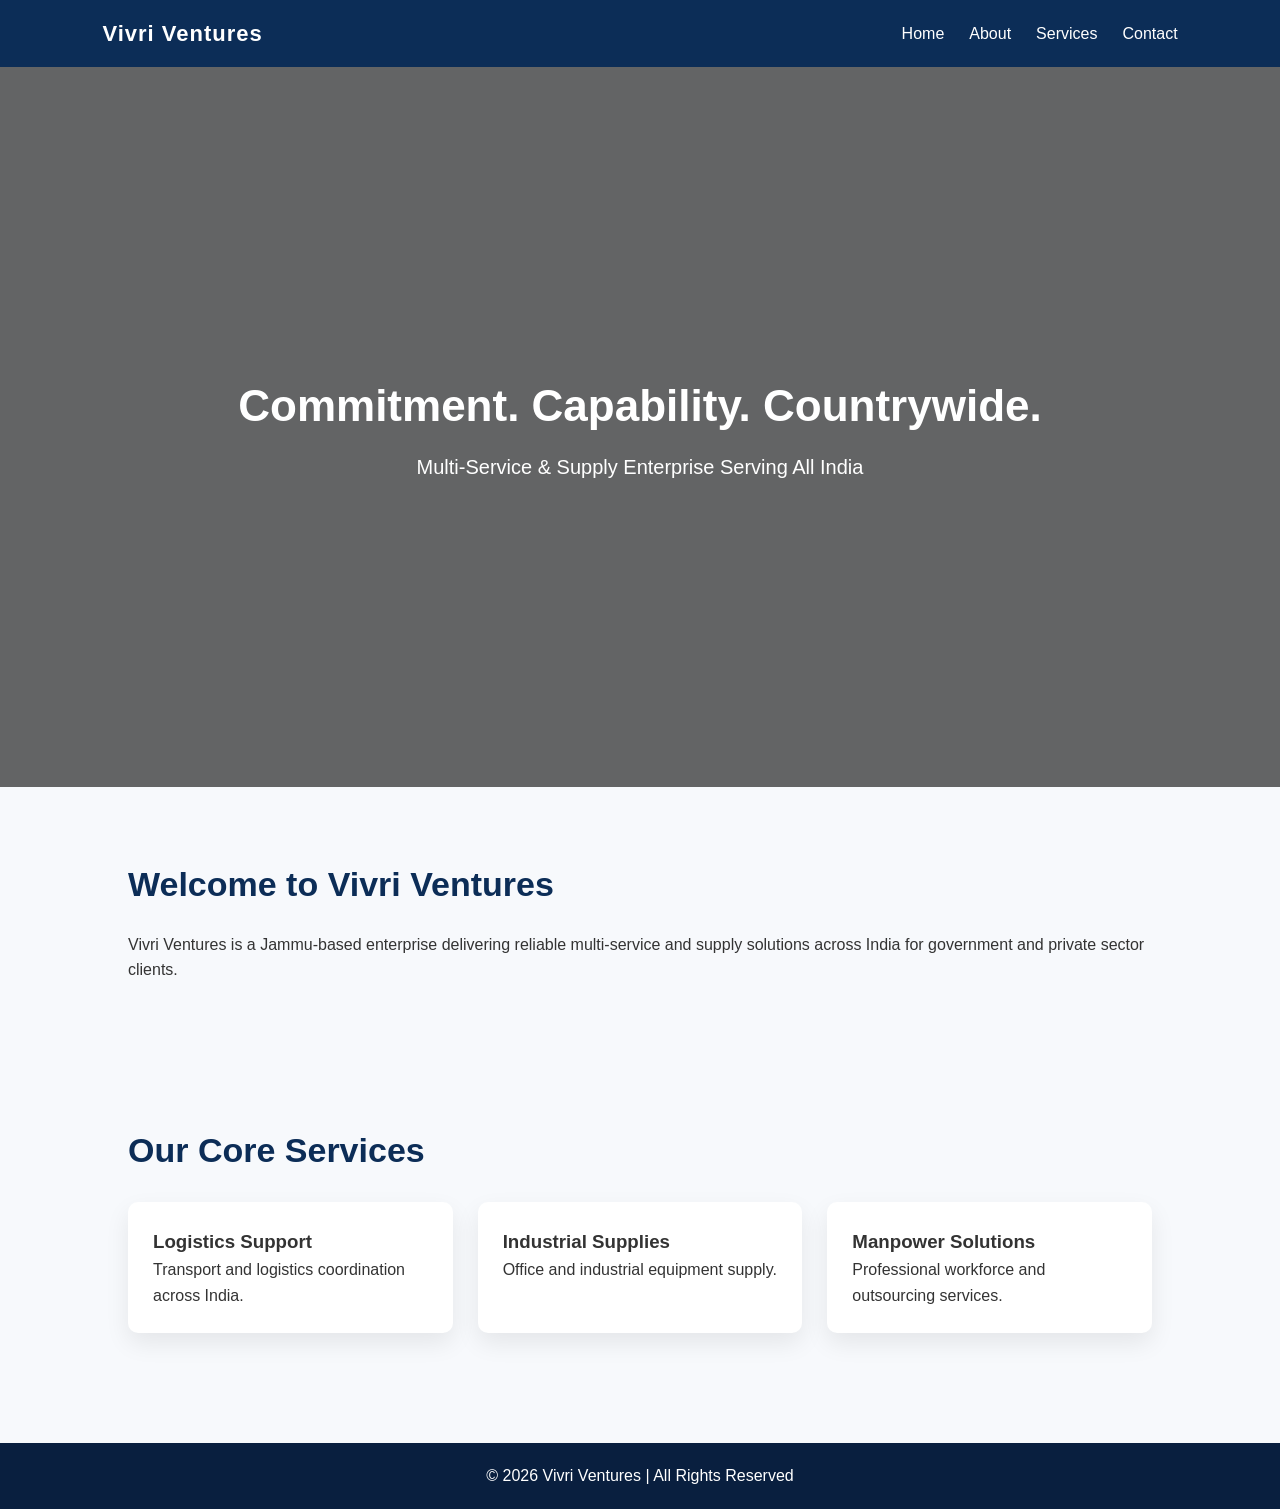
==== index.html @ 0fe16772 "website code" ====
<!DOCTYPE html>
<html>
<head>
<meta charset="UTF-8">
<meta name="viewport" content="width=device-width, initial-scale=1.0">
<title>Vivri Ventures</title>
<link rel="stylesheet" href="style.css">
</head>
<body>


<nav>
<h1>Vivri Ventures</h1>
<ul>
<li><a href="index.html">Home</a></li>
<li><a href="about.html">About</a></li>
<li><a href="services.html">Services</a></li>
<li><a href="contact.html">Contact</a></li>
</ul>
</nav>


<section class="hero">
<div>
<h2>Commitment. Capability. Countrywide.</h2>
<p>Multi‑Service & Supply Enterprise Serving All India</p>
</div>
</section>

<div class="container fade">
<h2 class="section-title">Welcome to Vivri Ventures</h2>
<p>Vivri Ventures is a Jammu‑based enterprise delivering reliable multi‑service and supply solutions across India for government and private sector clients.</p>
</div>

<div class="container">
<h2 class="section-title">Our Core Services</h2>
<div class="grid">
<div class="card fade"><h3>Logistics Support</h3><p>Transport and logistics coordination across India.</p></div>
<div class="card fade"><h3>Industrial Supplies</h3><p>Office and industrial equipment supply.</p></div>
<div class="card fade"><h3>Manpower Solutions</h3><p>Professional workforce and outsourcing services.</p></div>
</div>
</div>

<footer>© 2026 Vivri Ventures | All Rights Reserved</footer>

<script src="script.js"></script>
</body>
</html>
---- style.css ----
*{margin:0;padding:0;box-sizing:border-box;font-family:Arial,Helvetica,sans-serif}
body{line-height:1.6;color:#333;background:#f7f9fc}
nav{background:#0c2d57;color:white;display:flex;justify-content:space-between;align-items:center;padding:16px 8%;position:sticky;top:0;z-index:10}
nav h1{font-size:22px;letter-spacing:1px}
nav ul{display:flex;list-style:none;gap:25px}
nav a{color:white;text-decoration:none;font-weight:500}
.hero{height:80vh;display:flex;align-items:center;justify-content:center;text-align:center;background:linear-gradient(rgba(0,0,0,0.6),rgba(0,0,0,0.6)),url('https://images.unsplash.com/photo-1581093588401-22c8c2c55b1a');background-size:cover;background-position:center;color:white;padding:20px}
.hero h2{font-size:44px;margin-bottom:10px;animation:fadeUp 1.2s ease}
.hero p{font-size:20px;margin-top:10px;animation:fadeUp 1.6s ease}
.container{padding:70px 10%}
.section-title{font-size:34px;color:#0c2d57;margin-bottom:20px}
.grid{display:grid;grid-template-columns:repeat(auto-fit,minmax(250px,1fr));gap:25px;margin-top:25px}
.card{background:white;padding:25px;border-radius:10px;box-shadow:0 10px 25px rgba(0,0,0,0.08);transition:0.3s}
.card:hover{transform:translateY(-8px)}
footer{text-align:center;padding:20px;background:#091f3f;color:white;margin-top:40px}
.fade{opacity:0;transform:translateY(30px);transition:1s}
.fade.show{opacity:1;transform:translateY(0)}
@keyframes fadeUp{
from{opacity:0;transform:translateY(40px)}
to{opacity:1;transform:translateY(0)}
}
@media(max-width:768px){
.hero h2{font-size:30px}
nav ul{gap:15px}
}
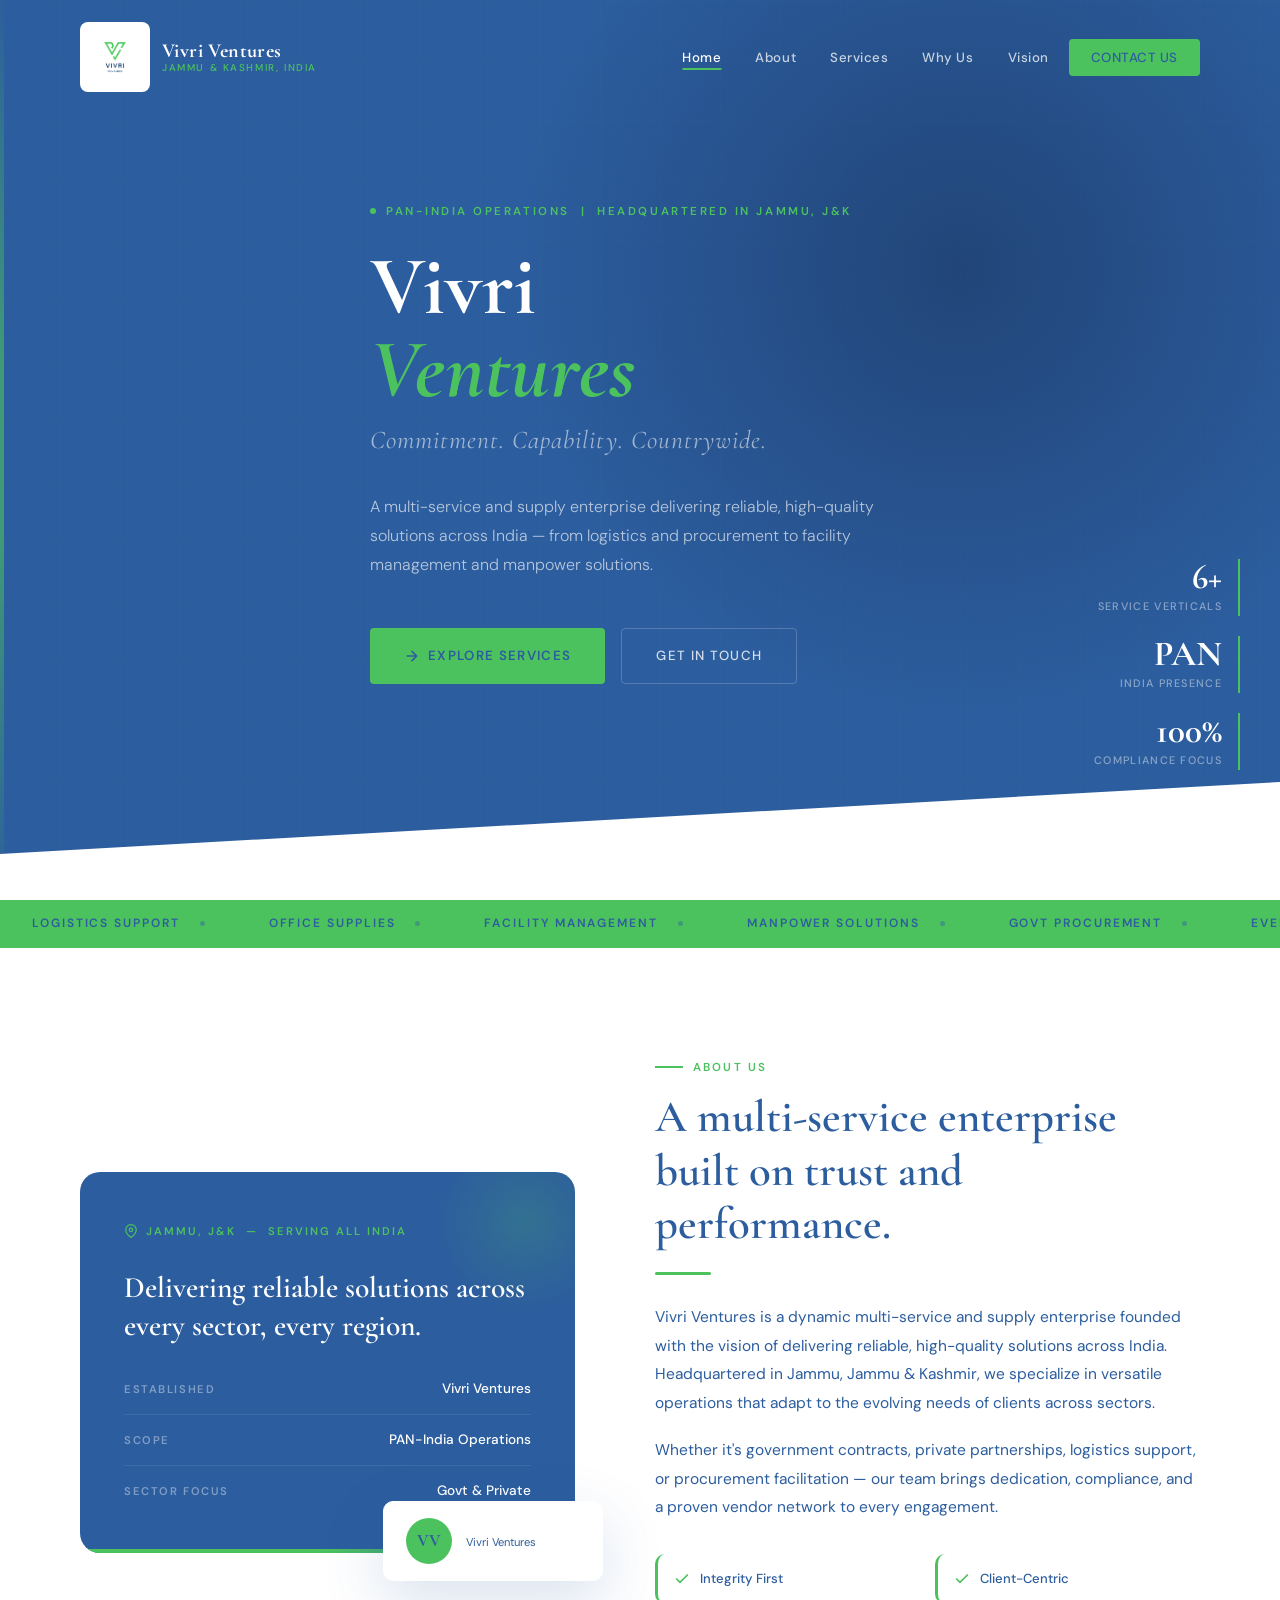
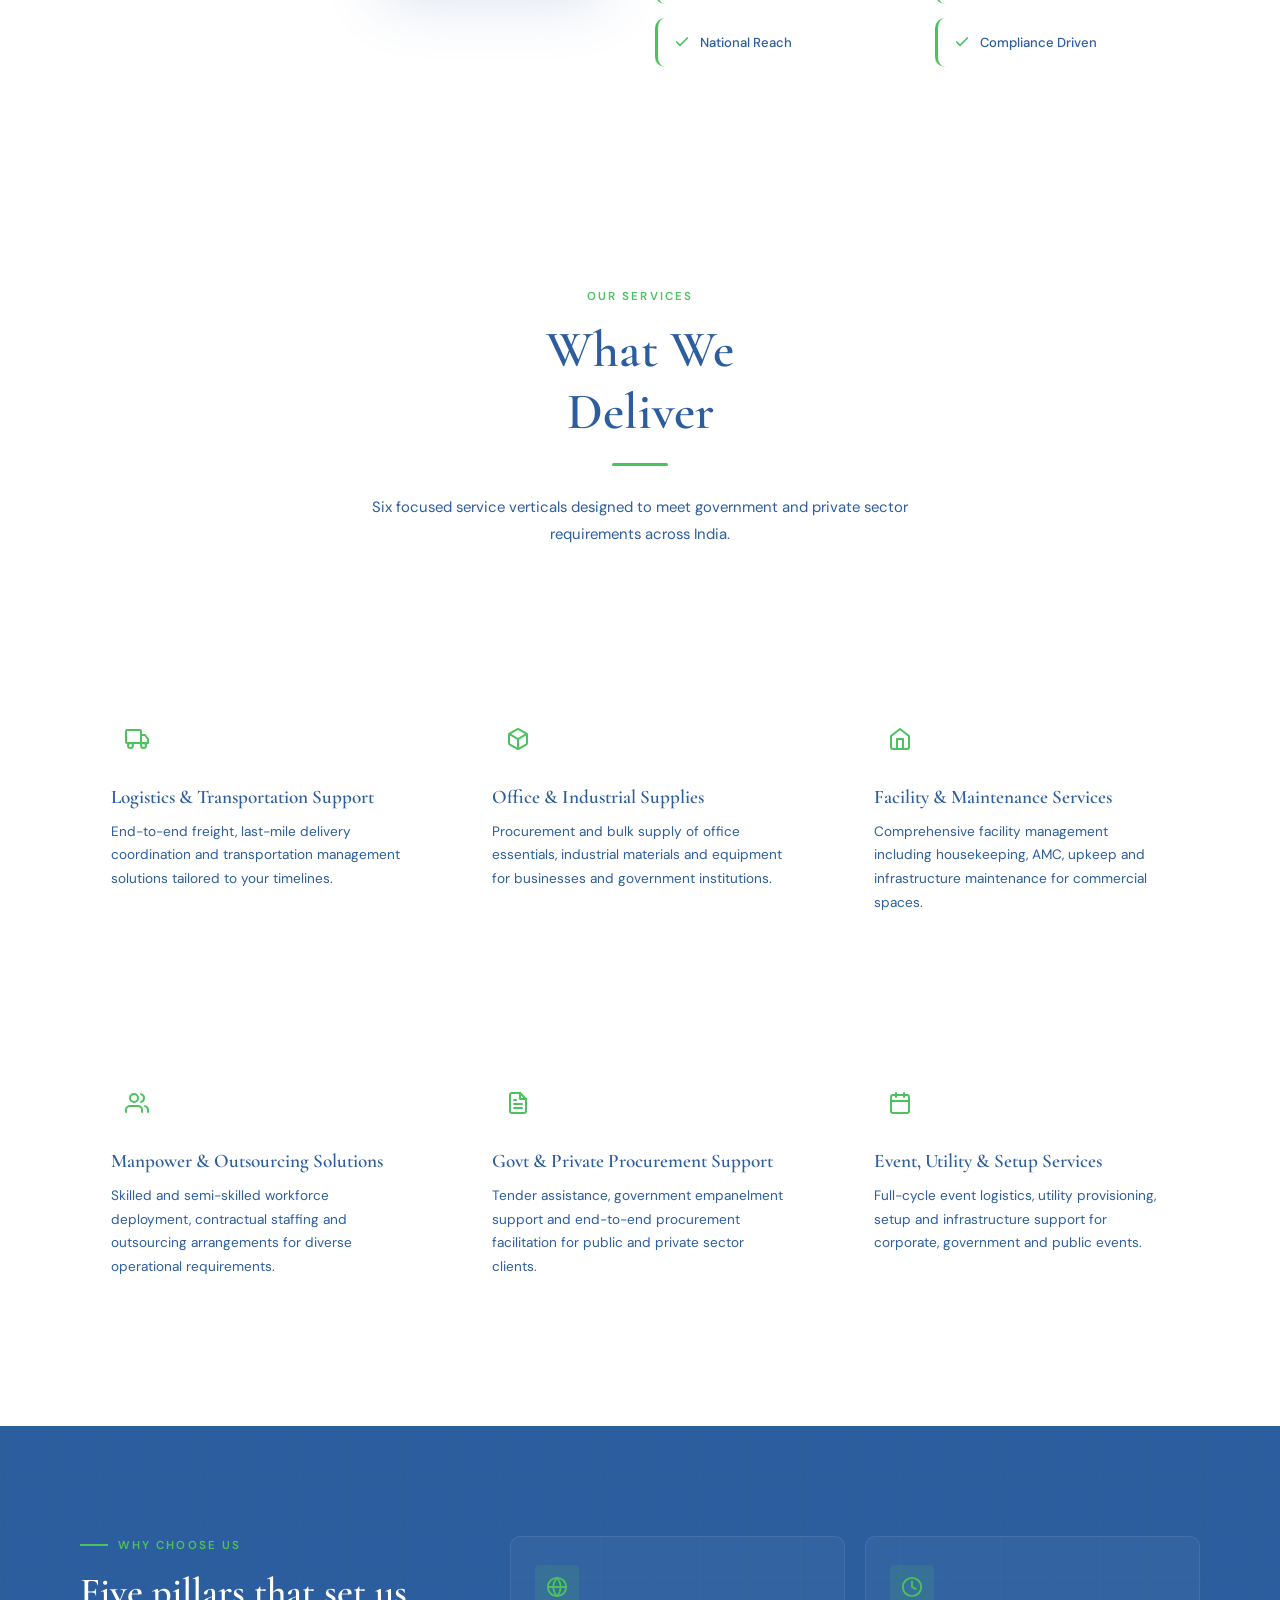
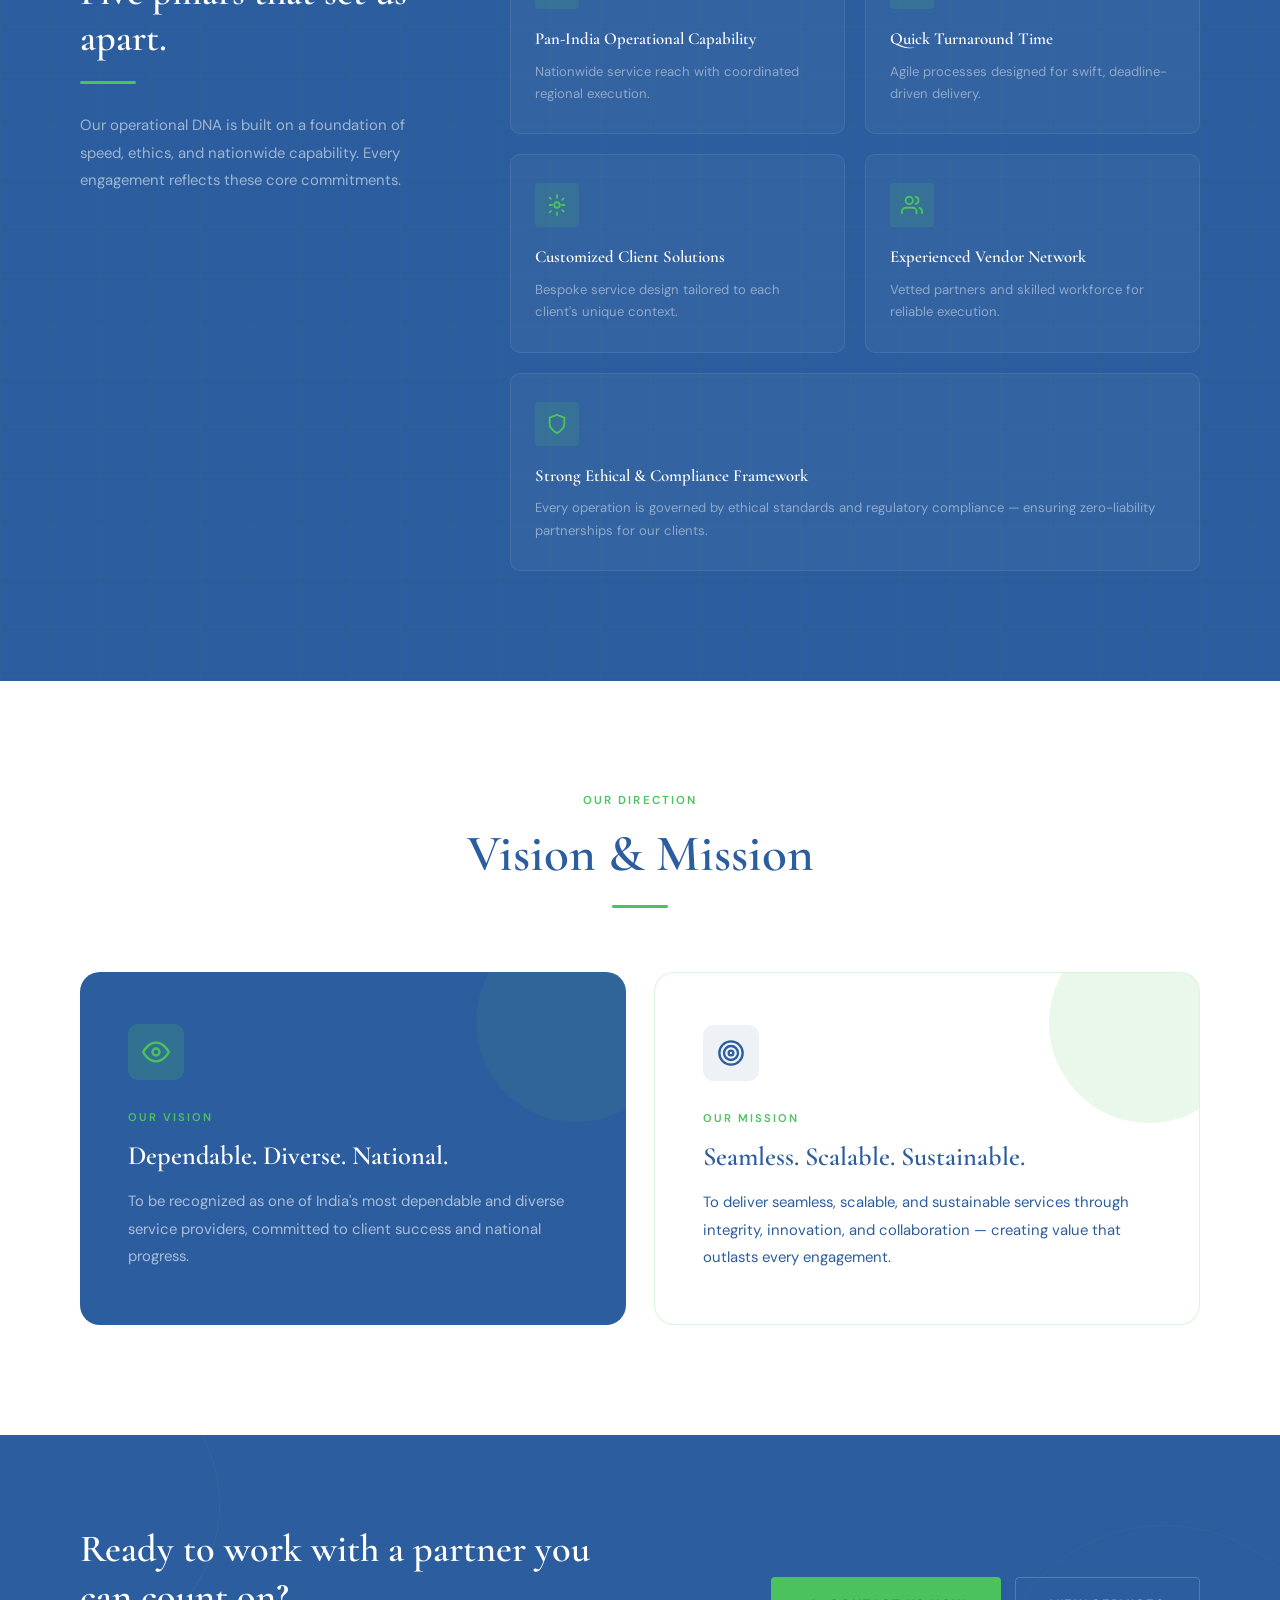
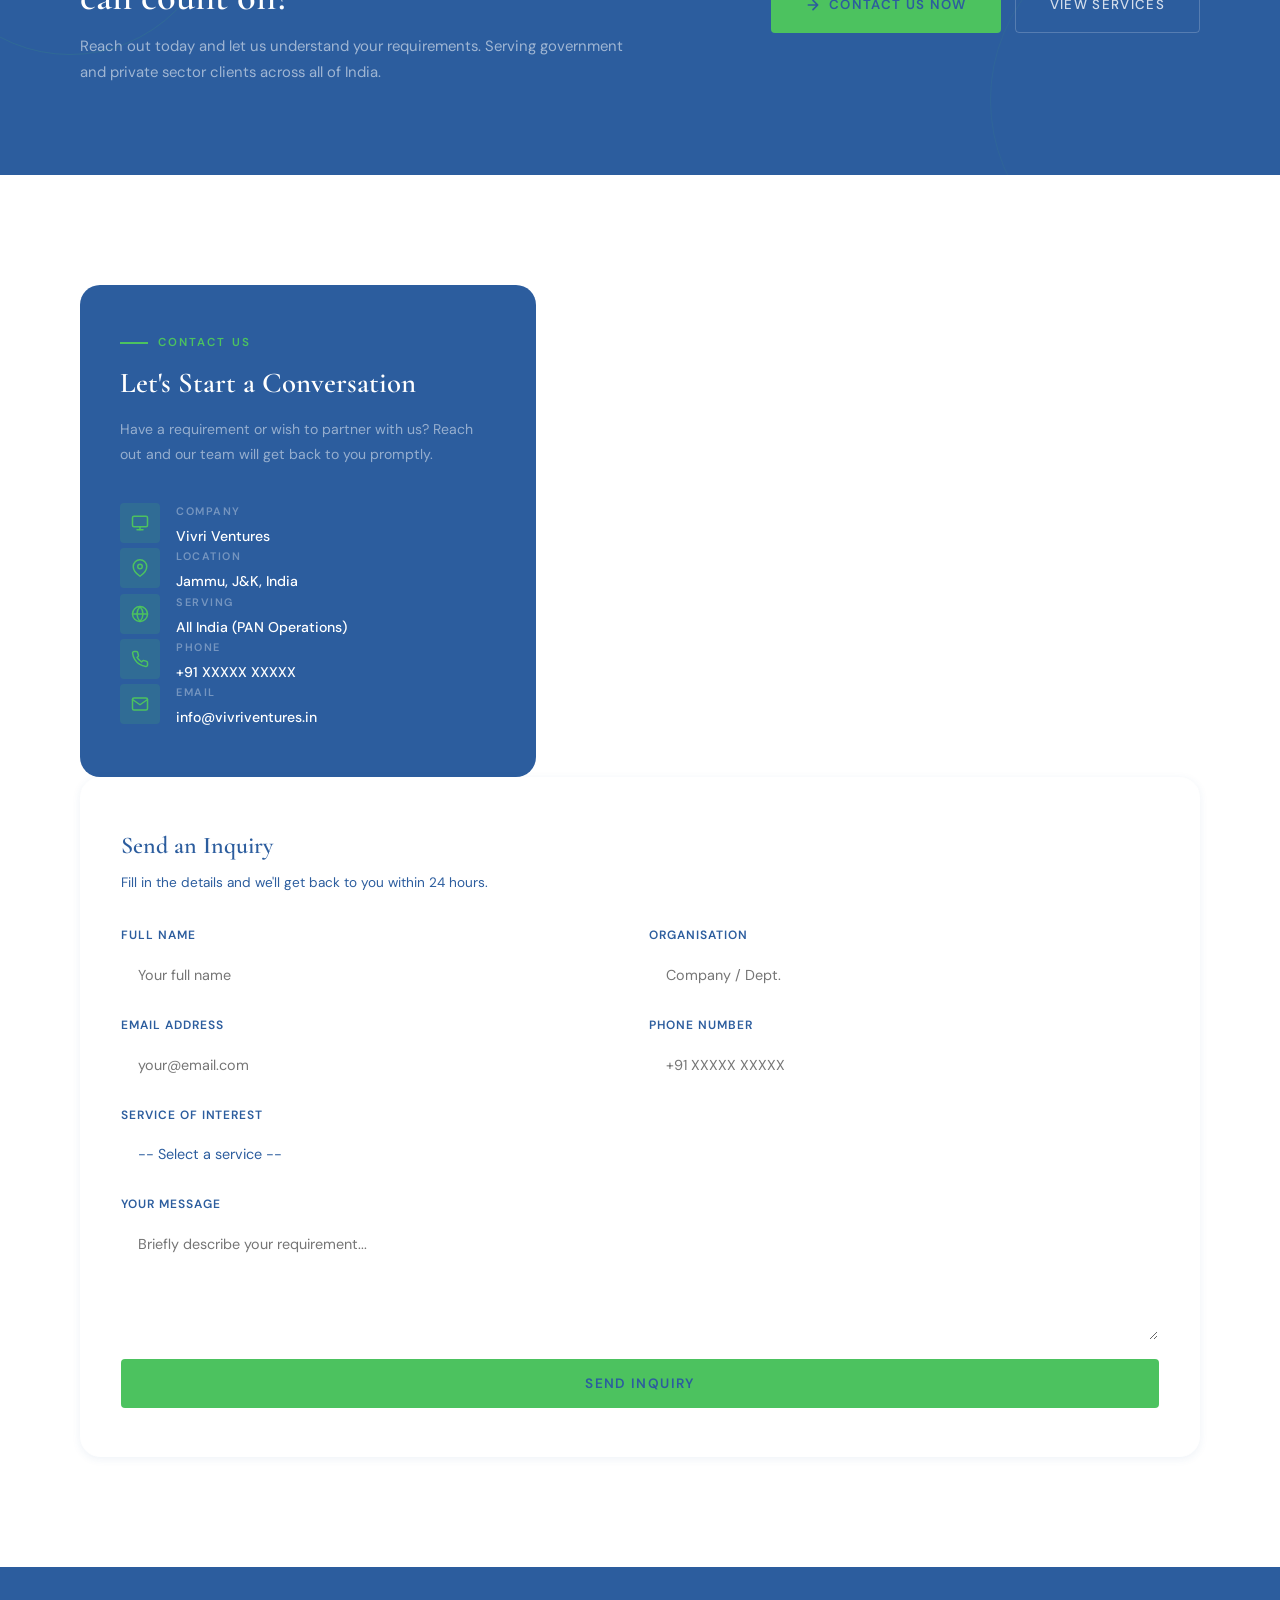
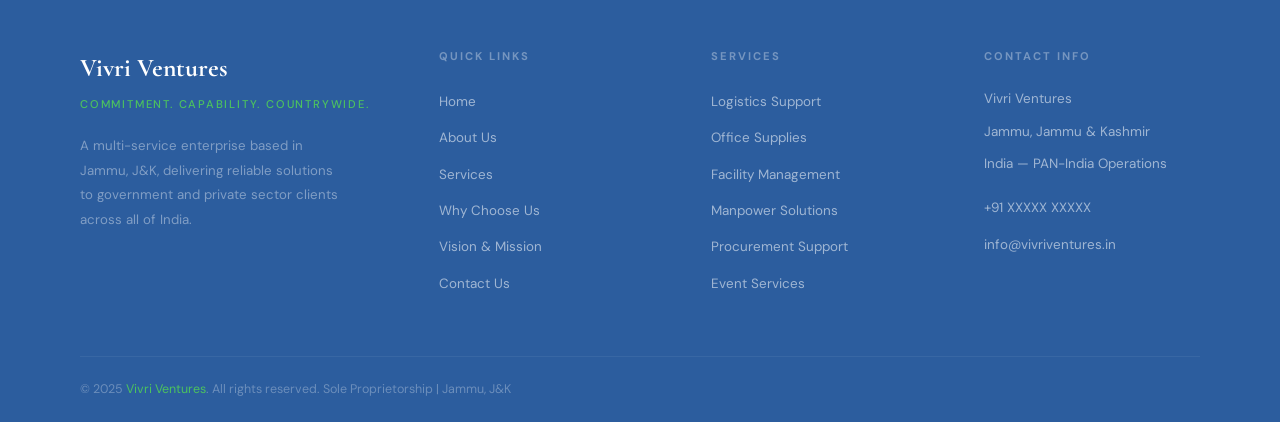
==== commit a756d5b2: "Rename vivri_updated_logo_site.html to index.html" ====
--- a/index.html
+++ b/index.html
@@ -1,49 +1,2177 @@
-
 <!DOCTYPE html>
-<html>
+<html lang="en">
 <head>
-<meta charset="UTF-8">
-<meta name="viewport" content="width=device-width, initial-scale=1.0">
-<title>Vivri Ventures</title>
-<link rel="stylesheet" href="style.css">
+  <meta charset="UTF-8" />
+  <meta name="viewport" content="width=device-width, initial-scale=1.0" />
+  <title>Vivri Ventures | Commitment. Capability. Countrywide.</title>
+  <link rel="preconnect" href="https://fonts.googleapis.com" />
+  <link rel="preconnect" href="https://fonts.gstatic.com" crossorigin />
+  <link href="https://fonts.googleapis.com/css2?family=Cormorant+Garamond:ital,wght@0,400;0,500;0,600;0,700;1,400;1,600&family=DM+Sans:ital,opsz,wght@0,9..40,300;0,9..40,400;0,9..40,500;0,9..40,600;1,9..40,300&display=swap" rel="stylesheet" />
+  <style>
+    /* ============================================================
+       ROOT DESIGN TOKENS
+    ============================================================ */
+    :root {
+      --navy:        #2C5D9E;
+      --navy-mid:    #2C5D9E;
+      --navy-light:  #2C5D9E;
+      --gold:        #4CC25F;
+      --gold-light:  #4CC25F;
+      --gold-pale:   #FFFFFF;
+      --white:       #FFFFFF;
+      --off-white:   #FFFFFF;
+      --grey-light:  #FFFFFF;
+      --grey-mid:    #FFFFFF;
+      --grey-dark:   #2C5D9E;
+      --text-body:   #2C5D9E;
+      --text-muted:  #2C5D9E;
+      --border:      rgba(76,194,95,0.25);
+
+      --font-display: 'Cormorant Garamond', Georgia, serif;
+      --font-body:    'DM Sans', sans-serif;
+
+      --shadow-sm: 0 2px 8px rgba(44,93,158,0.08);
+      --shadow-md: 0 8px 32px rgba(44,93,158,0.12);
+      --shadow-lg: 0 20px 60px rgba(44,93,158,0.18);
+
+      --radius-sm: 4px;
+      --radius-md: 10px;
+      --radius-lg: 20px;
+
+      --transition: 0.35s cubic-bezier(0.4,0,0.2,1);
+    }
+
+    /* ============================================================
+       RESET & BASE
+    ============================================================ */
+    *, *::before, *::after { box-sizing: border-box; margin: 0; padding: 0; }
+    html { scroll-behavior: smooth; font-size: 16px; }
+    body {
+      font-family: var(--font-body);
+      color: var(--text-body);
+      background: var(--white);
+      line-height: 1.65;
+      overflow-x: hidden;
+    }
+    img { display: block; max-width: 100%; }
+    a { text-decoration: none; color: inherit; }
+    ul { list-style: none; }
+    button { cursor: pointer; border: none; background: none; font-family: inherit; }
+
+    /* ============================================================
+       UTILITY CLASSES
+    ============================================================ */
+    .container {
+      max-width: 1200px;
+      margin: 0 auto;
+      padding: 0 40px;
+    }
+    .section-label {
+      font-family: var(--font-body);
+      font-size: 0.72rem;
+      font-weight: 600;
+      letter-spacing: 0.18em;
+      text-transform: uppercase;
+      color: var(--gold);
+      margin-bottom: 14px;
+      display: flex;
+      align-items: center;
+      gap: 10px;
+    }
+    .section-label::before {
+      content: '';
+      display: block;
+      width: 28px;
+      height: 2px;
+      background: var(--gold);
+      flex-shrink: 0;
+    }
+    .section-title {
+      font-family: var(--font-display);
+      font-weight: 600;
+      line-height: 1.2;
+      color: var(--navy);
+    }
+    .section-title.light { color: var(--white); }
+    .section-title.lg { font-size: clamp(2rem, 3.5vw, 3rem); }
+    .section-title.xl { font-size: clamp(2.4rem, 4vw, 3.6rem); }
+    .divider {
+      width: 56px;
+      height: 3px;
+      background: linear-gradient(90deg, var(--gold), var(--gold-light));
+      margin: 20px 0 28px;
+      border-radius: 2px;
+    }
+    .divider.center { margin: 20px auto 28px; }
+    .reveal {
+      opacity: 0;
+      transform: translateY(32px);
+      transition: opacity 0.7s ease, transform 0.7s ease;
+    }
+    .reveal.visible {
+      opacity: 1;
+      transform: translateY(0);
+    }
+    .reveal-left {
+      opacity: 0;
+      transform: translateX(-40px);
+      transition: opacity 0.7s ease, transform 0.7s ease;
+    }
+    .reveal-left.visible { opacity: 1; transform: translateX(0); }
+    .reveal-right {
+      opacity: 0;
+      transform: translateX(40px);
+      transition: opacity 0.7s ease, transform 0.7s ease;
+    }
+    .reveal-right.visible { opacity: 1; transform: translateX(0); }
+
+    /* ============================================================
+       NAVIGATION
+    ============================================================ */
+    #navbar {
+      position: fixed;
+      top: 0;
+      left: 0;
+      right: 0;
+      z-index: 1000;
+      transition: background var(--transition), box-shadow var(--transition),
+                  padding var(--transition);
+      padding: 22px 0;
+    }
+    #navbar.scrolled {
+      background: rgba(44,93,158,0.97);
+      backdrop-filter: blur(12px);
+      -webkit-backdrop-filter: blur(12px);
+      box-shadow: 0 2px 24px rgba(44,93,158,0.3);
+      padding: 14px 0;
+    }
+    .nav-inner {
+      display: flex;
+      align-items: center;
+      justify-content: space-between;
+      gap: 24px;
+    }
+    /* Logo */
+    .nav-logo {
+      display: flex;
+      align-items: center;
+      gap: 12px;
+      flex-shrink: 0;
+    }
+    .nav-logo-mark {
+      width: 40px;
+      height: 40px;
+      background: linear-gradient(135deg, var(--gold) 0%, var(--gold-light) 100%);
+      border-radius: var(--radius-sm);
+      display: flex;
+      align-items: center;
+      justify-content: center;
+      flex-shrink: 0;
+    }
+    .nav-logo-mark svg { width: 22px; height: 22px; }
+    .nav-logo-text { display: flex; flex-direction: column; line-height: 1; }
+    .nav-logo-name {
+      font-family: var(--font-display);
+      font-size: 1.25rem;
+      font-weight: 700;
+      color: var(--white);
+      letter-spacing: 0.02em;
+    }
+    .nav-logo-sub {
+      font-size: 0.62rem;
+      font-weight: 500;
+      letter-spacing: 0.16em;
+      text-transform: uppercase;
+      color: var(--gold-light);
+      margin-top: 2px;
+    }
+    /* Links */
+    .nav-links {
+      display: flex;
+      align-items: center;
+      gap: 6px;
+    }
+    .nav-links a {
+      font-size: 0.83rem;
+      font-weight: 500;
+      letter-spacing: 0.04em;
+      color: rgba(255,255,255,0.75);
+      padding: 8px 14px;
+      border-radius: var(--radius-sm);
+      transition: color var(--transition), background var(--transition);
+      position: relative;
+    }
+    .nav-links a::after {
+      content: '';
+      position: absolute;
+      bottom: 4px;
+      left: 50%;
+      transform: translateX(-50%) scaleX(0);
+      width: calc(100% - 28px);
+      height: 2px;
+      background: var(--gold);
+      transition: transform 0.3s ease;
+    }
+    .nav-links a:hover,
+    .nav-links a.active {
+      color: var(--white);
+    }
+    .nav-links a:hover::after,
+    .nav-links a.active::after { transform: translateX(-50%) scaleX(1); }
+    .nav-cta {
+      font-size: 0.8rem;
+      font-weight: 600;
+      letter-spacing: 0.08em;
+      text-transform: uppercase;
+      color: var(--navy) !important;
+      background: linear-gradient(135deg, var(--gold) 0%, var(--gold-light) 100%);
+      padding: 10px 22px !important;
+      border-radius: var(--radius-sm);
+      transition: opacity var(--transition), transform var(--transition) !important;
+    }
+    .nav-cta::after { display: none !important; }
+    .nav-cta:hover { opacity: 0.9; transform: translateY(-1px) !important; }
+    /* Hamburger */
+    .hamburger {
+      display: none;
+      flex-direction: column;
+      gap: 5px;
+      padding: 8px;
+      cursor: pointer;
+    }
+    .hamburger span {
+      display: block;
+      width: 24px;
+      height: 2px;
+      background: var(--white);
+      border-radius: 2px;
+      transition: var(--transition);
+    }
+    .hamburger.open span:nth-child(1) { transform: rotate(45deg) translate(5px,5px); }
+    .hamburger.open span:nth-child(2) { opacity: 0; transform: scaleX(0); }
+    .hamburger.open span:nth-child(3) { transform: rotate(-45deg) translate(5px,-5px); }
+    /* Mobile Menu */
+    .mobile-menu {
+      position: fixed;
+      top: 0;
+      left: 0;
+      right: 0;
+      bottom: 0;
+      background: var(--navy);
+      z-index: 999;
+      display: flex;
+      flex-direction: column;
+      align-items: center;
+      justify-content: center;
+      gap: 8px;
+      opacity: 0;
+      pointer-events: none;
+      transition: opacity 0.35s ease;
+    }
+    .mobile-menu.open { opacity: 1; pointer-events: all; }
+    .mobile-menu a {
+      font-family: var(--font-display);
+      font-size: 2rem;
+      font-weight: 600;
+      color: rgba(255,255,255,0.7);
+      padding: 12px 32px;
+      letter-spacing: 0.02em;
+      transition: color var(--transition);
+    }
+    .mobile-menu a:hover { color: var(--gold-light); }
+
+    /* ============================================================
+       HERO SECTION
+    ============================================================ */
+    #home {
+      position: relative;
+      min-height: 100vh;
+      display: flex;
+      align-items: center;
+      background: var(--navy);
+      overflow: hidden;
+    }
+    /* Geometric background layers */
+    .hero-bg-grid {
+      position: absolute;
+      inset: 0;
+      background-image:
+        linear-gradient(rgba(76,194,95,0.05) 1px, transparent 1px),
+        linear-gradient(90deg, rgba(76,194,95,0.05) 1px, transparent 1px);
+      background-size: 60px 60px;
+      opacity: 0.6;
+    }
+    .hero-bg-glow {
+      position: absolute;
+      top: -20%;
+      right: -10%;
+      width: 70vw;
+      height: 70vw;
+      background: radial-gradient(ellipse, rgba(26,53,96,0.6) 0%, transparent 70%);
+      pointer-events: none;
+    }
+    .hero-accent-line {
+      position: absolute;
+      top: 0;
+      left: 0;
+      width: 4px;
+      height: 100%;
+      background: linear-gradient(180deg, transparent, var(--gold) 40%, var(--gold-light) 60%, transparent);
+      opacity: 0.6;
+    }
+    .hero-diagonal {
+      position: absolute;
+      bottom: -2px;
+      left: 0;
+      right: 0;
+      height: 120px;
+      background: var(--white);
+      clip-path: polygon(0 60%, 100% 0%, 100% 100%, 0% 100%);
+    }
+    .hero-content {
+      position: relative;
+      z-index: 2;
+      width: 100%;
+      padding: 120px 0 140px;
+    }
+    .hero-eyebrow {
+      display: inline-flex;
+      align-items: center;
+      gap: 10px;
+      font-size: 0.72rem;
+      font-weight: 600;
+      letter-spacing: 0.22em;
+      text-transform: uppercase;
+      color: var(--gold-light);
+      margin-bottom: 24px;
+      opacity: 0;
+      animation: fadeUp 0.8s ease 0.3s forwards;
+    }
+    .hero-eyebrow-dot {
+      width: 6px; height: 6px;
+      border-radius: 50%;
+      background: var(--gold);
+    }
+    .hero-headline {
+      font-family: var(--font-display);
+      font-size: clamp(3rem, 6.5vw, 6rem);
+      font-weight: 700;
+      line-height: 1.0;
+      color: var(--white);
+      max-width: 780px;
+      margin-bottom: 8px;
+      opacity: 0;
+      animation: fadeUp 0.9s ease 0.5s forwards;
+    }
+    .hero-headline em {
+      font-style: italic;
+      color: var(--gold-light);
+    }
+    .hero-tagline {
+      font-family: var(--font-display);
+      font-size: clamp(1.1rem, 2vw, 1.6rem);
+      font-weight: 400;
+      font-style: italic;
+      color: rgba(255,255,255,0.55);
+      letter-spacing: 0.04em;
+      margin-bottom: 32px;
+      opacity: 0;
+      animation: fadeUp 0.9s ease 0.65s forwards;
+    }
+    .hero-desc {
+      max-width: 540px;
+      font-size: 1rem;
+      font-weight: 300;
+      color: rgba(255,255,255,0.65);
+      line-height: 1.8;
+      margin-bottom: 48px;
+      opacity: 0;
+      animation: fadeUp 0.9s ease 0.8s forwards;
+    }
+    .hero-actions {
+      display: flex;
+      gap: 16px;
+      flex-wrap: wrap;
+      opacity: 0;
+      animation: fadeUp 0.9s ease 0.95s forwards;
+    }
+    .btn-primary {
+      display: inline-flex;
+      align-items: center;
+      gap: 8px;
+      font-family: var(--font-body);
+      font-size: 0.83rem;
+      font-weight: 600;
+      letter-spacing: 0.1em;
+      text-transform: uppercase;
+      color: var(--navy);
+      background: linear-gradient(135deg, var(--gold) 0%, var(--gold-light) 100%);
+      padding: 16px 34px;
+      border-radius: var(--radius-sm);
+      transition: transform var(--transition), box-shadow var(--transition);
+    }
+    .btn-primary:hover {
+      transform: translateY(-2px);
+      box-shadow: 0 12px 36px rgba(76,194,95,0.4);
+    }
+    .btn-secondary {
+      display: inline-flex;
+      align-items: center;
+      gap: 8px;
+      font-family: var(--font-body);
+      font-size: 0.83rem;
+      font-weight: 500;
+      letter-spacing: 0.1em;
+      text-transform: uppercase;
+      color: rgba(255,255,255,0.8);
+      padding: 16px 34px;
+      border-radius: var(--radius-sm);
+      border: 1px solid rgba(255,255,255,0.2);
+      transition: border-color var(--transition), color var(--transition), background var(--transition);
+    }
+    .btn-secondary:hover {
+      border-color: var(--gold);
+      color: var(--gold-light);
+      background: rgba(76,194,95,0.08);
+    }
+    /* Stats bar */
+    .hero-stats {
+      position: absolute;
+      bottom: 130px;
+      right: 40px;
+      display: flex;
+      flex-direction: column;
+      gap: 20px;
+      opacity: 0;
+      animation: fadeLeft 1s ease 1.1s forwards;
+    }
+    .hero-stat {
+      text-align: right;
+      border-right: 2px solid var(--gold);
+      padding-right: 16px;
+    }
+    .hero-stat-num {
+      font-family: var(--font-display);
+      font-size: 2.2rem;
+      font-weight: 700;
+      color: var(--white);
+      line-height: 1;
+    }
+    .hero-stat-label {
+      font-size: 0.68rem;
+      font-weight: 500;
+      letter-spacing: 0.12em;
+      text-transform: uppercase;
+      color: rgba(255,255,255,0.45);
+      margin-top: 4px;
+    }
+
+    /* ============================================================
+       TICKER / MARQUEE
+    ============================================================ */
+    .ticker-section {
+      background: linear-gradient(135deg, var(--gold) 0%, var(--gold-light) 100%);
+      padding: 14px 0;
+      overflow: hidden;
+    }
+    .ticker-track {
+      display: flex;
+      gap: 0;
+      white-space: nowrap;
+    }
+    .ticker-inner {
+      display: flex;
+      gap: 0;
+      animation: ticker 30s linear infinite;
+    }
+    .ticker-item {
+      display: inline-flex;
+      align-items: center;
+      gap: 20px;
+      padding: 0 32px;
+      font-size: 0.75rem;
+      font-weight: 600;
+      letter-spacing: 0.16em;
+      text-transform: uppercase;
+      color: var(--navy);
+    }
+    .ticker-item::after {
+      content: '';
+      width: 5px;
+      height: 5px;
+      background: var(--navy);
+      border-radius: 50%;
+      opacity: 0.4;
+    }
+    @keyframes ticker {
+      from { transform: translateX(0); }
+      to   { transform: translateX(-50%); }
+    }
+
+    /* ============================================================
+       ABOUT SECTION
+    ============================================================ */
+    #about {
+      padding: 110px 0;
+      background: var(--white);
+    }
+    .about-grid {
+      display: grid;
+      grid-template-columns: 1fr 1.1fr;
+      gap: 80px;
+      align-items: center;
+    }
+    .about-visual {
+      position: relative;
+    }
+    .about-card-main {
+      background: var(--navy);
+      border-radius: var(--radius-lg);
+      padding: 50px 44px;
+      position: relative;
+      overflow: hidden;
+    }
+    .about-card-main::before {
+      content: '';
+      position: absolute;
+      top: -40px;
+      right: -40px;
+      width: 180px;
+      height: 180px;
+      background: radial-gradient(circle, rgba(76,194,95,0.2) 0%, transparent 70%);
+      pointer-events: none;
+    }
+    .about-card-main::after {
+      content: '';
+      position: absolute;
+      bottom: 0;
+      left: 0;
+      right: 0;
+      height: 4px;
+      background: linear-gradient(90deg, var(--gold), var(--gold-light), transparent);
+    }
+    .about-card-location {
+      font-size: 0.7rem;
+      font-weight: 600;
+      letter-spacing: 0.18em;
+      text-transform: uppercase;
+      color: var(--gold-light);
+      display: flex;
+      align-items: center;
+      gap: 8px;
+      margin-bottom: 28px;
+    }
+    .about-card-location svg { width: 14px; height: 14px; }
+    .about-tagline {
+      font-family: var(--font-display);
+      font-size: 1.85rem;
+      font-weight: 600;
+      line-height: 1.3;
+      color: var(--white);
+      margin-bottom: 24px;
+    }
+    .about-card-meta {
+      display: flex;
+      flex-direction: column;
+      gap: 14px;
+      margin-top: 32px;
+    }
+    .about-meta-row {
+      display: flex;
+      justify-content: space-between;
+      align-items: center;
+      padding-bottom: 14px;
+      border-bottom: 1px solid rgba(255,255,255,0.08);
+    }
+    .about-meta-row:last-child { border-bottom: none; padding-bottom: 0; }
+    .meta-key {
+      font-size: 0.7rem;
+      font-weight: 600;
+      letter-spacing: 0.14em;
+      text-transform: uppercase;
+      color: rgba(255,255,255,0.4);
+    }
+    .meta-val {
+      font-size: 0.85rem;
+      font-weight: 500;
+      color: var(--white);
+      text-align: right;
+    }
+    /* Founder badge */
+    .founder-badge {
+      position: absolute;
+      bottom: -28px;
+      right: -28px;
+      background: var(--white);
+      border-radius: var(--radius-md);
+      padding: 16px 22px;
+      box-shadow: var(--shadow-lg);
+      border: 1px solid var(--grey-light);
+      display: flex;
+      align-items: center;
+      gap: 14px;
+      min-width: 220px;
+    }
+    .founder-avatar {
+      width: 46px;
+      height: 46px;
+      border-radius: 50%;
+      background: linear-gradient(135deg, var(--gold) 0%, var(--gold-light) 100%);
+      display: flex;
+      align-items: center;
+      justify-content: center;
+      flex-shrink: 0;
+      font-family: var(--font-display);
+      font-size: 1.1rem;
+      font-weight: 700;
+      color: var(--navy);
+    }
+    .founder-info-name {
+      font-size: 0.88rem;
+      font-weight: 600;
+      color: var(--navy);
+    }
+    .founder-info-title {
+      font-size: 0.7rem;
+      color: var(--text-muted);
+      margin-top: 2px;
+    }
+    /* About content */
+    .about-text p {
+      font-size: 0.97rem;
+      color: var(--grey-dark);
+      line-height: 1.85;
+      margin-bottom: 18px;
+    }
+    .about-values {
+      display: grid;
+      grid-template-columns: 1fr 1fr;
+      gap: 14px;
+      margin-top: 32px;
+    }
+    .value-pill {
+      display: flex;
+      align-items: center;
+      gap: 10px;
+      padding: 14px 16px;
+      background: var(--off-white);
+      border-radius: var(--radius-md);
+      border-left: 3px solid var(--gold);
+      font-size: 0.82rem;
+      font-weight: 500;
+      color: var(--navy);
+      transition: background var(--transition), transform var(--transition);
+    }
+    .value-pill:hover {
+      background: var(--gold-pale);
+      transform: translateX(4px);
+    }
+    .value-pill svg {
+      width: 16px;
+      height: 16px;
+      color: var(--gold);
+      flex-shrink: 0;
+    }
+
+    /* ============================================================
+       SERVICES SECTION
+    ============================================================ */
+    #services {
+      padding: 110px 0;
+      background: var(--off-white);
+    }
+    .services-header {
+      text-align: center;
+      max-width: 560px;
+      margin: 0 auto 64px;
+    }
+    .services-header .section-label { justify-content: center; }
+    .services-header .section-label::before { display: none; }
+    .services-grid {
+      display: grid;
+      grid-template-columns: repeat(3, 1fr);
+      gap: 24px;
+    }
+    .service-card {
+      background: var(--white);
+      border-radius: var(--radius-md);
+      padding: 36px 30px;
+      border: 1px solid transparent;
+      transition: border-color var(--transition), box-shadow var(--transition),
+                  transform var(--transition);
+      position: relative;
+      overflow: hidden;
+    }
+    .service-card::before {
+      content: '';
+      position: absolute;
+      top: 0;
+      left: 0;
+      right: 0;
+      height: 3px;
+      background: linear-gradient(90deg, var(--gold), var(--gold-light));
+      transform: scaleX(0);
+      transform-origin: left;
+      transition: transform 0.4s ease;
+    }
+    .service-card:hover {
+      border-color: var(--border);
+      box-shadow: var(--shadow-md);
+      transform: translateY(-5px);
+    }
+    .service-card:hover::before { transform: scaleX(1); }
+    .service-num {
+      font-family: var(--font-display);
+      font-size: 3rem;
+      font-weight: 700;
+      color: var(--grey-light);
+      line-height: 1;
+      margin-bottom: 16px;
+      transition: color var(--transition);
+    }
+    .service-card:hover .service-num { color: var(--gold-pale); }
+    .service-icon-wrap {
+      width: 52px;
+      height: 52px;
+      border-radius: var(--radius-md);
+      background: var(--gold-pale);
+      display: flex;
+      align-items: center;
+      justify-content: center;
+      margin-bottom: 20px;
+      transition: background var(--transition);
+    }
+    .service-card:hover .service-icon-wrap { background: var(--gold); }
+    .service-icon-wrap svg {
+      width: 24px;
+      height: 24px;
+      color: var(--gold);
+      transition: color var(--transition);
+    }
+    .service-card:hover .service-icon-wrap svg { color: var(--navy); }
+    .service-title {
+      font-family: var(--font-display);
+      font-size: 1.2rem;
+      font-weight: 600;
+      color: var(--navy);
+      margin-bottom: 10px;
+      line-height: 1.3;
+    }
+    .service-desc {
+      font-size: 0.85rem;
+      color: var(--text-muted);
+      line-height: 1.75;
+    }
+
+    /* ============================================================
+       WHY CHOOSE US / STRENGTHS
+    ============================================================ */
+    #strengths {
+      padding: 110px 0;
+      background: var(--navy);
+      position: relative;
+      overflow: hidden;
+    }
+    .strengths-bg-pattern {
+      position: absolute;
+      inset: 0;
+      background-image:
+        linear-gradient(rgba(76,194,95,0.04) 1px, transparent 1px),
+        linear-gradient(90deg, rgba(76,194,95,0.04) 1px, transparent 1px);
+      background-size: 50px 50px;
+    }
+    .strengths-inner { position: relative; z-index: 2; }
+    .strengths-layout {
+      display: grid;
+      grid-template-columns: 350px 1fr;
+      gap: 80px;
+      align-items: start;
+    }
+    .strengths-intro .section-title { font-size: clamp(1.8rem, 3vw, 2.5rem); }
+    .strengths-intro p {
+      font-size: 0.93rem;
+      color: rgba(255,255,255,0.55);
+      line-height: 1.85;
+      margin-top: 20px;
+    }
+    .strengths-grid {
+      display: grid;
+      grid-template-columns: 1fr 1fr;
+      gap: 20px;
+    }
+    .strength-card {
+      background: rgba(255,255,255,0.04);
+      border: 1px solid rgba(255,255,255,0.08);
+      border-radius: var(--radius-md);
+      padding: 28px 24px;
+      transition: background var(--transition), border-color var(--transition);
+      position: relative;
+      overflow: hidden;
+    }
+    .strength-card::after {
+      content: '';
+      position: absolute;
+      bottom: 0;
+      left: 0;
+      width: 100%;
+      height: 2px;
+      background: linear-gradient(90deg, var(--gold), transparent);
+      transform: scaleX(0);
+      transform-origin: left;
+      transition: transform 0.4s ease;
+    }
+    .strength-card:hover {
+      background: rgba(76,194,95,0.07);
+      border-color: rgba(76,194,95,0.25);
+    }
+    .strength-card:hover::after { transform: scaleX(1); }
+    .strength-card.full-width {
+      grid-column: 1 / -1;
+    }
+    .strength-icon {
+      width: 44px;
+      height: 44px;
+      background: rgba(76,194,95,0.15);
+      border-radius: var(--radius-sm);
+      display: flex;
+      align-items: center;
+      justify-content: center;
+      margin-bottom: 16px;
+    }
+    .strength-icon svg {
+      width: 22px;
+      height: 22px;
+      color: var(--gold-light);
+    }
+    .strength-title {
+      font-family: var(--font-display);
+      font-size: 1.05rem;
+      font-weight: 600;
+      color: var(--white);
+      margin-bottom: 8px;
+    }
+    .strength-desc {
+      font-size: 0.82rem;
+      color: rgba(255,255,255,0.45);
+      line-height: 1.7;
+    }
+
+    /* ============================================================
+       VISION & MISSION
+    ============================================================ */
+    #vision {
+      padding: 110px 0;
+      background: var(--white);
+    }
+    .vision-header {
+      text-align: center;
+      margin-bottom: 64px;
+    }
+    .vision-header .section-label { justify-content: center; }
+    .vision-header .section-label::before { display: none; }
+    .vision-grid {
+      display: grid;
+      grid-template-columns: 1fr 1fr;
+      gap: 28px;
+    }
+    .vm-card {
+      border-radius: var(--radius-lg);
+      padding: 52px 48px;
+      position: relative;
+      overflow: hidden;
+    }
+    .vm-card.dark {
+      background: var(--navy);
+    }
+    .vm-card.light {
+      background: var(--gold-pale);
+      border: 1px solid rgba(76,194,95,0.2);
+    }
+    .vm-card-bg-shape {
+      position: absolute;
+      top: -50px;
+      right: -50px;
+      width: 200px;
+      height: 200px;
+      border-radius: 50%;
+      pointer-events: none;
+    }
+    .vm-card.dark .vm-card-bg-shape { background: rgba(76,194,95,0.08); }
+    .vm-card.light .vm-card-bg-shape { background: rgba(76,194,95,0.12); }
+    .vm-icon {
+      width: 56px;
+      height: 56px;
+      border-radius: var(--radius-md);
+      display: flex;
+      align-items: center;
+      justify-content: center;
+      margin-bottom: 28px;
+    }
+    .vm-card.dark .vm-icon { background: rgba(76,194,95,0.2); }
+    .vm-card.light .vm-icon { background: rgba(44,93,158,0.08); }
+    .vm-icon svg { width: 28px; height: 28px; }
+    .vm-card.dark .vm-icon svg { color: var(--gold-light); }
+    .vm-card.light .vm-icon svg { color: var(--navy); }
+    .vm-label {
+      font-size: 0.7rem;
+      font-weight: 600;
+      letter-spacing: 0.18em;
+      text-transform: uppercase;
+      margin-bottom: 14px;
+    }
+    .vm-card.dark .vm-label { color: var(--gold-light); }
+    .vm-card.light .vm-label { color: var(--gold); }
+    .vm-title {
+      font-family: var(--font-display);
+      font-size: 1.65rem;
+      font-weight: 600;
+      line-height: 1.2;
+      margin-bottom: 16px;
+    }
+    .vm-card.dark .vm-title { color: var(--white); }
+    .vm-card.light .vm-title { color: var(--navy); }
+    .vm-text {
+      font-size: 0.93rem;
+      line-height: 1.85;
+    }
+    .vm-card.dark .vm-text { color: rgba(255,255,255,0.6); }
+    .vm-card.light .vm-text { color: var(--grey-dark); }
+
+    /* ============================================================
+       CTA BANNER
+    ============================================================ */
+    .cta-section {
+      background: linear-gradient(135deg, var(--navy-mid) 0%, var(--navy) 100%);
+      padding: 90px 0;
+      position: relative;
+      overflow: hidden;
+    }
+    .cta-circle-1 {
+      position: absolute;
+      top: -80px;
+      left: -80px;
+      width: 300px;
+      height: 300px;
+      border: 1px solid rgba(76,194,95,0.12);
+      border-radius: 50%;
+    }
+    .cta-circle-2 {
+      position: absolute;
+      bottom: -100px;
+      right: -60px;
+      width: 350px;
+      height: 350px;
+      border: 1px solid rgba(76,194,95,0.08);
+      border-radius: 50%;
+    }
+    .cta-inner {
+      position: relative;
+      z-index: 2;
+      display: flex;
+      align-items: center;
+      justify-content: space-between;
+      gap: 40px;
+    }
+    .cta-text { max-width: 560px; }
+    .cta-text h2 {
+      font-family: var(--font-display);
+      font-size: clamp(1.8rem, 3vw, 2.6rem);
+      font-weight: 600;
+      color: var(--white);
+      line-height: 1.25;
+      margin-bottom: 12px;
+    }
+    .cta-text p {
+      font-size: 0.93rem;
+      color: rgba(255,255,255,0.55);
+      line-height: 1.75;
+    }
+    .cta-actions { display: flex; gap: 14px; flex-wrap: wrap; flex-shrink: 0; }
+
+    /* ============================================================
+       CONTACT SECTION
+    ============================================================ */
+    #contact {
+      padding: 110px 0;
+      background: var(--off-white);
+    }
+    .contact-layout {
+      display: grid;
+      grid-template-columns: 1fr 1.3fr;
+      gap: 72px;
+      align-items: start;
+    }
+    .contact-info-card {
+      background: var(--navy);
+      border-radius: var(--radius-lg);
+      padding: 48px 40px;
+      height: 100%;
+    }
+    .contact-info-card .section-label { color: var(--gold-light); }
+    .contact-info-card .section-label::before { background: var(--gold-light); }
+    .contact-info-card .section-title { color: var(--white); font-size: 1.8rem; }
+    .contact-info-card p {
+      font-size: 0.88rem;
+      color: rgba(255,255,255,0.5);
+      line-height: 1.8;
+      margin: 16px 0 36px;
+    }
+    .contact-details { display: flex; flex-direction: column; gap: 22px; }
+    .contact-detail-row {
+      display: flex;
+      align-items: flex-start;
+      gap: 16px;
+    }
+    .contact-icon-box {
+      width: 40px;
+      height: 40px;
+      background: rgba(76,194,95,0.15);
+      border-radius: var(--radius-sm);
+      display: flex;
+      align-items: center;
+      justify-content: center;
+      flex-shrink: 0;
+    }
+    .contact-icon-box svg {
+      width: 18px;
+      height: 18px;
+      color: var(--gold-light);
+    }
+    .contact-detail-key {
+      font-size: 0.68rem;
+      font-weight: 600;
+      letter-spacing: 0.14em;
+      text-transform: uppercase;
+      color: rgba(255,255,255,0.35);
+      margin-bottom: 4px;
+    }
+    .contact-detail-val {
+      font-size: 0.88rem;
+      font-weight: 500;
+      color: var(--white);
+    }
+    /* Contact form */
+    .contact-form-wrap {
+      background: var(--white);
+      border-radius: var(--radius-lg);
+      padding: 48px 40px;
+      box-shadow: var(--shadow-sm);
+      border: 1px solid var(--grey-light);
+    }
+    .form-title {
+      font-family: var(--font-display);
+      font-size: 1.5rem;
+      font-weight: 600;
+      color: var(--navy);
+      margin-bottom: 6px;
+    }
+    .form-subtitle {
+      font-size: 0.85rem;
+      color: var(--text-muted);
+      margin-bottom: 32px;
+    }
+    .form-row {
+      display: grid;
+      grid-template-columns: 1fr 1fr;
+      gap: 18px;
+    }
+    .form-group {
+      display: flex;
+      flex-direction: column;
+      gap: 6px;
+      margin-bottom: 18px;
+    }
+    .form-group label {
+      font-size: 0.75rem;
+      font-weight: 600;
+      letter-spacing: 0.08em;
+      text-transform: uppercase;
+      color: var(--text-muted);
+    }
+    .form-group input,
+    .form-group select,
+    .form-group textarea {
+      font-family: var(--font-body);
+      font-size: 0.9rem;
+      color: var(--text-body);
+      background: var(--off-white);
+      border: 1.5px solid var(--grey-light);
+      border-radius: var(--radius-sm);
+      padding: 13px 16px;
+      outline: none;
+      transition: border-color var(--transition), background var(--transition);
+      width: 100%;
+    }
+    .form-group input:focus,
+    .form-group select:focus,
+    .form-group textarea:focus {
+      border-color: var(--gold);
+      background: var(--white);
+    }
+    .form-group textarea { resize: vertical; min-height: 120px; }
+    .form-group select { appearance: none; cursor: pointer; }
+    .form-submit {
+      width: 100%;
+      font-family: var(--font-body);
+      font-size: 0.85rem;
+      font-weight: 600;
+      letter-spacing: 0.1em;
+      text-transform: uppercase;
+      color: var(--navy);
+      background: linear-gradient(135deg, var(--gold) 0%, var(--gold-light) 100%);
+      border: none;
+      padding: 16px 32px;
+      border-radius: var(--radius-sm);
+      cursor: pointer;
+      transition: transform var(--transition), box-shadow var(--transition), opacity var(--transition);
+    }
+    .form-submit:hover {
+      transform: translateY(-2px);
+      box-shadow: 0 8px 28px rgba(76,194,95,0.4);
+    }
+    .form-submit:active { transform: translateY(0); }
+    .form-success {
+      display: none;
+      text-align: center;
+      padding: 24px;
+      background: rgba(76,194,95,0.08);
+      border: 1px solid var(--border);
+      border-radius: var(--radius-md);
+      margin-top: 16px;
+      font-size: 0.9rem;
+      color: var(--navy);
+      font-weight: 500;
+    }
+    .form-success.show { display: block; }
+
+    /* ============================================================
+       FOOTER
+    ============================================================ */
+    footer {
+      background: var(--navy);
+      padding: 80px 0 0;
+    }
+    .footer-grid {
+      display: grid;
+      grid-template-columns: 1.4fr 1fr 1fr 1fr;
+      gap: 56px;
+      padding-bottom: 60px;
+      border-bottom: 1px solid rgba(255,255,255,0.06);
+    }
+    .footer-brand-name {
+      font-family: var(--font-display);
+      font-size: 1.6rem;
+      font-weight: 700;
+      color: var(--white);
+      margin-bottom: 6px;
+    }
+    .footer-brand-tag {
+      font-size: 0.7rem;
+      font-weight: 500;
+      letter-spacing: 0.16em;
+      text-transform: uppercase;
+      color: var(--gold-light);
+      margin-bottom: 20px;
+    }
+    .footer-brand-desc {
+      font-size: 0.83rem;
+      color: rgba(255,255,255,0.4);
+      line-height: 1.85;
+      max-width: 260px;
+    }
+    .footer-col-title {
+      font-size: 0.7rem;
+      font-weight: 700;
+      letter-spacing: 0.18em;
+      text-transform: uppercase;
+      color: rgba(255,255,255,0.35);
+      margin-bottom: 22px;
+    }
+    .footer-links {
+      display: flex;
+      flex-direction: column;
+      gap: 10px;
+    }
+    .footer-links a {
+      font-size: 0.84rem;
+      color: rgba(255,255,255,0.55);
+      transition: color var(--transition);
+      padding: 2px 0;
+    }
+    .footer-links a:hover { color: var(--gold-light); }
+    .footer-bottom {
+      padding: 22px 0;
+      display: flex;
+      align-items: center;
+      justify-content: space-between;
+      gap: 20px;
+      flex-wrap: wrap;
+    }
+    .footer-bottom-text {
+      font-size: 0.78rem;
+      color: rgba(255,255,255,0.3);
+    }
+    .footer-bottom-text span { color: var(--gold-light); }
+
+    /* ============================================================
+       KEYFRAME ANIMATIONS
+    ============================================================ */
+    @keyframes fadeUp {
+      from { opacity: 0; transform: translateY(24px); }
+      to   { opacity: 1; transform: translateY(0); }
+    }
+    @keyframes fadeLeft {
+      from { opacity: 0; transform: translateX(24px); }
+      to   { opacity: 1; transform: translateX(0); }
+    }
+
+    /* ============================================================
+       RESPONSIVE — TABLET
+    ============================================================ */
+    @media (max-width: 1024px) {
+      .container { padding: 0 28px; }
+      .about-grid { grid-template-columns: 1fr; gap: 60px; }
+      .founder-badge { position: static; margin-top: 24px; }
+      .strengths-layout { grid-template-columns: 1fr; gap: 48px; }
+      .footer-grid { grid-template-columns: 1fr 1fr; gap: 40px; }
+      .hero-stats { display: none; }
+    }
+
+    /* ============================================================
+       RESPONSIVE — MOBILE
+    ============================================================ */
+    @media (max-width: 768px) {
+      .container { padding: 0 20px; }
+      .nav-links { display: none; }
+      .hamburger { display: flex; }
+      .services-grid { grid-template-columns: 1fr; }
+      .strengths-grid { grid-template-columns: 1fr; }
+      .vision-grid { grid-template-columns: 1fr; }
+      .contact-layout { grid-template-columns: 1fr; }
+      .footer-grid { grid-template-columns: 1fr; gap: 32px; }
+      .cta-inner { flex-direction: column; text-align: center; }
+      .form-row { grid-template-columns: 1fr; }
+      .about-values { grid-template-columns: 1fr; }
+      .hero-actions { flex-direction: column; }
+      .hero-actions .btn-primary,
+      .hero-actions .btn-secondary { width: 100%; justify-content: center; }
+      #about, #services, #strengths, #vision, #contact { padding: 72px 0; }
+      .vm-card { padding: 36px 28px; }
+      .contact-info-card, .contact-form-wrap { padding: 36px 24px; }
+      .footer-bottom { justify-content: center; text-align: center; }
+    }
+.nav-logo-mark{
+  background: white !important;
+  padding: 8px;
+  border-radius: 8px;
+  width: 70px;
+  height: 70px;
+}
+  </style>
 </head>
 <body>
 
-
-<nav>
-<h1>Vivri Ventures</h1>
-<ul>
-<li><a href="index.html">Home</a></li>
-<li><a href="about.html">About</a></li>
-<li><a href="services.html">Services</a></li>
-<li><a href="contact.html">Contact</a></li>
-</ul>
-</nav>
-
-
-<section class="hero">
-<div>
-<h2>Commitment. Capability. Countrywide.</h2>
-<p>Multi‑Service & Supply Enterprise Serving All India</p>
-</div>
-</section>
-
-<div class="container fade">
-<h2 class="section-title">Welcome to Vivri Ventures</h2>
-<p>Vivri Ventures is a Jammu‑based enterprise delivering reliable multi‑service and supply solutions across India for government and private sector clients.</p>
-</div>
-
-<div class="container">
-<h2 class="section-title">Our Core Services</h2>
-<div class="grid">
-<div class="card fade"><h3>Logistics Support</h3><p>Transport and logistics coordination across India.</p></div>
-<div class="card fade"><h3>Industrial Supplies</h3><p>Office and industrial equipment supply.</p></div>
-<div class="card fade"><h3>Manpower Solutions</h3><p>Professional workforce and outsourcing services.</p></div>
-</div>
-</div>
-
-<footer>© 2026 Vivri Ventures | All Rights Reserved</footer>
-
-<script src="script.js"></script>
+  <!-- ============================================================
+       MOBILE MENU OVERLAY
+  ============================================================ -->
+  <div class="mobile-menu" id="mobileMenu">
+    <a href="#home"      onclick="closeMenu()">Home</a>
+    <a href="#about"     onclick="closeMenu()">About</a>
+    <a href="#services"  onclick="closeMenu()">Services</a>
+    <a href="#strengths" onclick="closeMenu()">Why Us</a>
+    <a href="#vision"    onclick="closeMenu()">Vision</a>
+    <a href="#contact"   onclick="closeMenu()">Contact</a>
+  </div>
+
+  <!-- ============================================================
+       NAVBAR
+  ============================================================ -->
+  <nav id="navbar">
+    <div class="container">
+      <div class="nav-inner">
+        <!-- Logo -->
+        <a href="#home" class="nav-logo">
+          <div class="nav-logo-mark">
+            <!-- "VV" monogram SVG -->
+            <img src="[data-uri]" alt="Vivri Ventures Logo" style="width:100%;height:100%;object-fit:contain;">
+          </div>
+          <div class="nav-logo-text">
+            <span class="nav-logo-name">Vivri Ventures</span>
+            <span class="nav-logo-sub">Jammu &amp; Kashmir, India</span>
+          </div>
+        </a>
+        <!-- Desktop links -->
+        <ul class="nav-links">
+          <li><a href="#home"      class="active">Home</a></li>
+          <li><a href="#about">About</a></li>
+          <li><a href="#services">Services</a></li>
+          <li><a href="#strengths">Why Us</a></li>
+          <li><a href="#vision">Vision</a></li>
+          <li><a href="#contact" class="nav-cta">Contact Us</a></li>
+        </ul>
+        <!-- Hamburger -->
+        <button class="hamburger" id="hamburger" aria-label="Toggle menu">
+          <span></span>
+          <span></span>
+          <span></span>
+        </button>
+      </div>
+    </div>
+  </nav>
+
+  <!-- ============================================================
+       HERO SECTION — Full screen entrance
+  ============================================================ -->
+  <section id="home">
+    <div class="hero-bg-grid"></div>
+    <div class="hero-bg-glow"></div>
+    <div class="hero-accent-line"></div>
+
+    <div class="container">
+      <div class="hero-content">
+        <!-- Eyebrow label -->
+        <div class="hero-eyebrow">
+          <div class="hero-eyebrow-dot"></div>
+          Pan-India Operations &nbsp;|&nbsp; Headquartered in Jammu, J&amp;K
+        </div>
+        <!-- Main headline -->
+        <h1 class="hero-headline">
+          Vivri<br /><em>Ventures</em>
+        </h1>
+        <!-- Tagline -->
+        <p class="hero-tagline">Commitment. Capability. Countrywide.</p>
+        <!-- Description -->
+        <p class="hero-desc">
+          A multi-service and supply enterprise delivering reliable,
+          high-quality solutions across India — from logistics and procurement
+          to facility management and manpower solutions.
+        </p>
+        <!-- CTAs -->
+        <div class="hero-actions">
+          <a href="#services" class="btn-primary">
+            <svg width="16" height="16" viewBox="0 0 24 24" fill="none"
+                 stroke="currentColor" stroke-width="2.5" stroke-linecap="round"
+                 stroke-linejoin="round">
+              <path d="M5 12h14M12 5l7 7-7 7"/>
+            </svg>
+            Explore Services
+          </a>
+          <a href="#contact" class="btn-secondary">
+            Get in Touch
+          </a>
+        </div>
+      </div>
+    </div>
+
+    <!-- Stats panel — desktop only -->
+    <div class="hero-stats">
+      <div class="hero-stat">
+        <div class="hero-stat-num">6+</div>
+        <div class="hero-stat-label">Service Verticals</div>
+      </div>
+      <div class="hero-stat">
+        <div class="hero-stat-num">PAN</div>
+        <div class="hero-stat-label">India Presence</div>
+      </div>
+      <div class="hero-stat">
+        <div class="hero-stat-num">100%</div>
+        <div class="hero-stat-label">Compliance Focus</div>
+      </div>
+    </div>
+
+    <!-- Diagonal cut into white background -->
+    <div class="hero-diagonal"></div>
+  </section>
+
+  <!-- ============================================================
+       TICKER STRIP
+  ============================================================ -->
+  <div class="ticker-section">
+    <div class="ticker-track">
+      <div class="ticker-inner" id="tickerInner">
+        <!-- Items duplicated in JS for infinite scroll -->
+        <span class="ticker-item">Logistics Support</span>
+        <span class="ticker-item">Office Supplies</span>
+        <span class="ticker-item">Facility Management</span>
+        <span class="ticker-item">Manpower Solutions</span>
+        <span class="ticker-item">Govt Procurement</span>
+        <span class="ticker-item">Event Services</span>
+        <span class="ticker-item">Pan-India Operations</span>
+        <span class="ticker-item">Vendor Network</span>
+        <span class="ticker-item">Logistics Support</span>
+        <span class="ticker-item">Office Supplies</span>
+        <span class="ticker-item">Facility Management</span>
+        <span class="ticker-item">Manpower Solutions</span>
+        <span class="ticker-item">Govt Procurement</span>
+        <span class="ticker-item">Event Services</span>
+        <span class="ticker-item">Pan-India Operations</span>
+        <span class="ticker-item">Vendor Network</span>
+      </div>
+    </div>
+  </div>
+
+  <!-- ============================================================
+       ABOUT SECTION
+  ============================================================ -->
+  <section id="about">
+    <div class="container">
+      <div class="about-grid">
+        <!-- Visual Column -->
+        <div class="about-visual reveal-left">
+          <div class="about-card-main">
+            <div class="about-card-location">
+              <!-- Location pin SVG -->
+              <svg viewBox="0 0 24 24" fill="none" stroke="currentColor"
+                   stroke-width="2" stroke-linecap="round" stroke-linejoin="round">
+                <path d="M21 10c0 7-9 13-9 13s-9-6-9-13a9 9 0 0 1 18 0z"/>
+                <circle cx="12" cy="10" r="3"/>
+              </svg>
+              Jammu, J&amp;K &nbsp;—&nbsp; Serving All India
+            </div>
+            <h3 class="about-tagline">
+              Delivering reliable solutions across every sector, every region.
+            </h3>
+            <!-- Key metadata -->
+            <div class="about-card-meta">
+              <div class="about-meta-row">
+                <span class="meta-key">Established</span>
+                <span class="meta-val">Vivri Ventures</span>
+              </div>
+              <div class="about-meta-row">
+                <span class="meta-key">Scope</span>
+                <span class="meta-val">PAN-India Operations</span>
+              </div>
+              <div class="about-meta-row">
+                <span class="meta-key">Sector Focus</span>
+                <span class="meta-val">Govt &amp; Private</span>
+              </div>
+            </div>
+          </div>
+        <!-- Founder floating badge -->
+          <div class="founder-badge">
+            <div class="founder-avatar">VV</div>
+            <div>
+              <div class="founder-info-name"></div>
+              <div class="founder-info-title"> Vivri Ventures</div>
+            </div>
+          </div>
+        </div>
+
+        <!-- Text Column -->
+        <div class="about-text reveal-right">
+          <div class="section-label">About Us</div>
+          <h2 class="section-title lg">
+            A multi-service enterprise built on trust and performance.
+          </h2>
+          <div class="divider"></div>
+          <p>
+            Vivri Ventures is a dynamic multi-service and supply enterprise founded with
+            the vision of delivering reliable, high-quality solutions across India. Headquartered
+            in Jammu, Jammu &amp; Kashmir, we specialize in versatile operations that adapt to the
+            evolving needs of clients across sectors.
+          </p>
+          <p>
+            Whether it's government contracts, private partnerships, logistics support,
+            or procurement facilitation — our team brings dedication, compliance, and
+            a proven vendor network to every engagement.
+          </p>
+          <!-- Business values -->
+          <div class="about-values">
+            <div class="value-pill">
+              <svg viewBox="0 0 24 24" fill="none" stroke="currentColor"
+                   stroke-width="2.5" stroke-linecap="round" stroke-linejoin="round">
+                <polyline points="20 6 9 17 4 12"/>
+              </svg>
+              Integrity First
+            </div>
+            <div class="value-pill">
+              <svg viewBox="0 0 24 24" fill="none" stroke="currentColor"
+                   stroke-width="2.5" stroke-linecap="round" stroke-linejoin="round">
+                <polyline points="20 6 9 17 4 12"/>
+              </svg>
+              Client-Centric
+            </div>
+            <div class="value-pill">
+              <svg viewBox="0 0 24 24" fill="none" stroke="currentColor"
+                   stroke-width="2.5" stroke-linecap="round" stroke-linejoin="round">
+                <polyline points="20 6 9 17 4 12"/>
+              </svg>
+              National Reach
+            </div>
+            <div class="value-pill">
+              <svg viewBox="0 0 24 24" fill="none" stroke="currentColor"
+                   stroke-width="2.5" stroke-linecap="round" stroke-linejoin="round">
+                <polyline points="20 6 9 17 4 12"/>
+              </svg>
+              Compliance Driven
+            </div>
+          </div>
+        </div>
+      </div>
+    </div>
+  </section>
+
+  <!-- ============================================================
+       SERVICES SECTION
+  ============================================================ -->
+  <section id="services">
+    <div class="container">
+      <!-- Section header -->
+      <div class="services-header reveal">
+        <div class="section-label">Our Services</div>
+        <h2 class="section-title xl">
+          What We<br />Deliver
+        </h2>
+        <div class="divider center"></div>
+        <p style="font-size:0.93rem;color:var(--text-muted);line-height:1.8;">
+          Six focused service verticals designed to meet government and private
+          sector requirements across India.
+        </p>
+      </div>
+
+      <!-- Service cards grid -->
+      <div class="services-grid">
+
+        <!-- Card 1 — Logistics -->
+        <div class="service-card reveal" style="transition-delay:0.05s">
+          <div class="service-num">01</div>
+          <div class="service-icon-wrap">
+            <svg viewBox="0 0 24 24" fill="none" stroke="currentColor"
+                 stroke-width="2" stroke-linecap="round" stroke-linejoin="round">
+              <rect x="1" y="3" width="15" height="13" rx="1"/>
+              <path d="M16 8h4l3 4v4h-7V8z"/>
+              <circle cx="5.5" cy="18.5" r="2.5"/>
+              <circle cx="18.5" cy="18.5" r="2.5"/>
+            </svg>
+          </div>
+          <h3 class="service-title">Logistics &amp; Transportation Support</h3>
+          <p class="service-desc">
+            End-to-end freight, last-mile delivery coordination and
+            transportation management solutions tailored to your timelines.
+          </p>
+        </div>
+
+        <!-- Card 2 — Supplies -->
+        <div class="service-card reveal" style="transition-delay:0.12s">
+          <div class="service-num">02</div>
+          <div class="service-icon-wrap">
+            <svg viewBox="0 0 24 24" fill="none" stroke="currentColor"
+                 stroke-width="2" stroke-linecap="round" stroke-linejoin="round">
+              <path d="M21 16V8a2 2 0 0 0-1-1.73l-7-4a2 2 0 0 0-2 0l-7 4A2 2 0 0 0 3 8v8
+                       a2 2 0 0 0 1 1.73l7 4a2 2 0 0 0 2 0l7-4A2 2 0 0 0 21 16z"/>
+              <polyline points="3.27 6.96 12 12.01 20.73 6.96"/>
+              <line x1="12" y1="22.08" x2="12" y2="12"/>
+            </svg>
+          </div>
+          <h3 class="service-title">Office &amp; Industrial Supplies</h3>
+          <p class="service-desc">
+            Procurement and bulk supply of office essentials, industrial materials
+            and equipment for businesses and government institutions.
+          </p>
+        </div>
+
+        <!-- Card 3 — Facility -->
+        <div class="service-card reveal" style="transition-delay:0.19s">
+          <div class="service-num">03</div>
+          <div class="service-icon-wrap">
+            <svg viewBox="0 0 24 24" fill="none" stroke="currentColor"
+                 stroke-width="2" stroke-linecap="round" stroke-linejoin="round">
+              <path d="M3 9l9-7 9 7v11a2 2 0 0 1-2 2H5a2 2 0 0 1-2-2z"/>
+              <polyline points="9 22 9 12 15 12 15 22"/>
+            </svg>
+          </div>
+          <h3 class="service-title">Facility &amp; Maintenance Services</h3>
+          <p class="service-desc">
+            Comprehensive facility management including housekeeping, AMC,
+            upkeep and infrastructure maintenance for commercial spaces.
+          </p>
+        </div>
+
+        <!-- Card 4 — Manpower -->
+        <div class="service-card reveal" style="transition-delay:0.26s">
+          <div class="service-num">04</div>
+          <div class="service-icon-wrap">
+            <svg viewBox="0 0 24 24" fill="none" stroke="currentColor"
+                 stroke-width="2" stroke-linecap="round" stroke-linejoin="round">
+              <path d="M17 21v-2a4 4 0 0 0-4-4H5a4 4 0 0 0-4 4v2"/>
+              <circle cx="9" cy="7" r="4"/>
+              <path d="M23 21v-2a4 4 0 0 0-3-3.87"/>
+              <path d="M16 3.13a4 4 0 0 1 0 7.75"/>
+            </svg>
+          </div>
+          <h3 class="service-title">Manpower &amp; Outsourcing Solutions</h3>
+          <p class="service-desc">
+            Skilled and semi-skilled workforce deployment, contractual staffing
+            and outsourcing arrangements for diverse operational requirements.
+          </p>
+        </div>
+
+        <!-- Card 5 — Procurement -->
+        <div class="service-card reveal" style="transition-delay:0.33s">
+          <div class="service-num">05</div>
+          <div class="service-icon-wrap">
+            <svg viewBox="0 0 24 24" fill="none" stroke="currentColor"
+                 stroke-width="2" stroke-linecap="round" stroke-linejoin="round">
+              <path d="M14 2H6a2 2 0 0 0-2 2v16a2 2 0 0 0 2 2h12a2 2 0 0 0 2-2V8z"/>
+              <polyline points="14 2 14 8 20 8"/>
+              <line x1="16" y1="13" x2="8" y2="13"/>
+              <line x1="16" y1="17" x2="8" y2="17"/>
+              <polyline points="10 9 9 9 8 9"/>
+            </svg>
+          </div>
+          <h3 class="service-title">Govt &amp; Private Procurement Support</h3>
+          <p class="service-desc">
+            Tender assistance, government empanelment support and end-to-end
+            procurement facilitation for public and private sector clients.
+          </p>
+        </div>
+
+        <!-- Card 6 — Events -->
+        <div class="service-card reveal" style="transition-delay:0.40s">
+          <div class="service-num">06</div>
+          <div class="service-icon-wrap">
+            <svg viewBox="0 0 24 24" fill="none" stroke="currentColor"
+                 stroke-width="2" stroke-linecap="round" stroke-linejoin="round">
+              <rect x="3" y="4" width="18" height="18" rx="2" ry="2"/>
+              <line x1="16" y1="2" x2="16" y2="6"/>
+              <line x1="8" y1="2" x2="8" y2="6"/>
+              <line x1="3" y1="10" x2="21" y2="10"/>
+            </svg>
+          </div>
+          <h3 class="service-title">Event, Utility &amp; Setup Services</h3>
+          <p class="service-desc">
+            Full-cycle event logistics, utility provisioning, setup and
+            infrastructure support for corporate, government and public events.
+          </p>
+        </div>
+      </div>
+    </div>
+  </section>
+
+  <!-- ============================================================
+       STRENGTHS / WHY CHOOSE US
+  ============================================================ -->
+  <section id="strengths">
+    <div class="strengths-bg-pattern"></div>
+    <div class="container strengths-inner">
+      <div class="strengths-layout">
+        <!-- Left intro column -->
+        <div class="strengths-intro reveal-left">
+          <div class="section-label">Why Choose Us</div>
+          <h2 class="section-title light lg">
+            Five pillars that set us apart.
+          </h2>
+          <div class="divider"></div>
+          <p>
+            Our operational DNA is built on a foundation of speed, ethics, and
+            nationwide capability. Every engagement reflects these core
+            commitments.
+          </p>
+        </div>
+
+        <!-- Right cards grid -->
+        <div class="strengths-grid reveal-right">
+
+          <div class="strength-card">
+            <div class="strength-icon">
+              <!-- Globe / India coverage icon -->
+              <svg viewBox="0 0 24 24" fill="none" stroke="currentColor"
+                   stroke-width="2" stroke-linecap="round" stroke-linejoin="round">
+                <circle cx="12" cy="12" r="10"/>
+                <line x1="2" y1="12" x2="22" y2="12"/>
+                <path d="M12 2a15.3 15.3 0 0 1 4 10 15.3 15.3 0 0 1-4 10
+                         15.3 15.3 0 0 1-4-10 15.3 15.3 0 0 1 4-10z"/>
+              </svg>
+            </div>
+            <h4 class="strength-title">Pan-India Operational Capability</h4>
+            <p class="strength-desc">Nationwide service reach with coordinated regional execution.</p>
+          </div>
+
+          <div class="strength-card">
+            <div class="strength-icon">
+              <!-- Clock / speed icon -->
+              <svg viewBox="0 0 24 24" fill="none" stroke="currentColor"
+                   stroke-width="2" stroke-linecap="round" stroke-linejoin="round">
+                <circle cx="12" cy="12" r="10"/>
+                <polyline points="12 6 12 12 16 14"/>
+              </svg>
+            </div>
+            <h4 class="strength-title">Quick Turnaround Time</h4>
+            <p class="strength-desc">Agile processes designed for swift, deadline-driven delivery.</p>
+          </div>
+
+          <div class="strength-card">
+            <div class="strength-icon">
+              <!-- Settings / customize icon -->
+              <svg viewBox="0 0 24 24" fill="none" stroke="currentColor"
+                   stroke-width="2" stroke-linecap="round" stroke-linejoin="round">
+                <circle cx="12" cy="12" r="3"/>
+                <path d="M19.07 4.93l-1.41 1.41M5.34 18.66l-1.41 1.41
+                         M20 12h-2.83M6.83 12H4M19.07 19.07l-1.41-1.41
+                         M5.34 5.34L3.93 3.93M12 4V1.17M12 22.83V20"/>
+              </svg>
+            </div>
+            <h4 class="strength-title">Customized Client Solutions</h4>
+            <p class="strength-desc">Bespoke service design tailored to each client's unique context.</p>
+          </div>
+
+          <div class="strength-card">
+            <div class="strength-icon">
+              <!-- Network / vendor icon -->
+              <svg viewBox="0 0 24 24" fill="none" stroke="currentColor"
+                   stroke-width="2" stroke-linecap="round" stroke-linejoin="round">
+                <path d="M17 21v-2a4 4 0 0 0-4-4H5a4 4 0 0 0-4 4v2"/>
+                <circle cx="9" cy="7" r="4"/>
+                <path d="M23 21v-2a4 4 0 0 0-3-3.87"/>
+                <path d="M16 3.13a4 4 0 0 1 0 7.75"/>
+              </svg>
+            </div>
+            <h4 class="strength-title">Experienced Vendor Network</h4>
+            <p class="strength-desc">Vetted partners and skilled workforce for reliable execution.</p>
+          </div>
+
+          <!-- Full-width last card -->
+          <div class="strength-card full-width">
+            <div class="strength-icon">
+              <!-- Shield / compliance icon -->
+              <svg viewBox="0 0 24 24" fill="none" stroke="currentColor"
+                   stroke-width="2" stroke-linecap="round" stroke-linejoin="round">
+                <path d="M12 22s8-4 8-10V5l-8-3-8 3v7c0 6 8 10 8 10z"/>
+              </svg>
+            </div>
+            <h4 class="strength-title">Strong Ethical &amp; Compliance Framework</h4>
+            <p class="strength-desc">
+              Every operation is governed by ethical standards and regulatory
+              compliance — ensuring zero-liability partnerships for our clients.
+            </p>
+          </div>
+
+        </div>
+      </div>
+    </div>
+  </section>
+
+  <!-- ============================================================
+       VISION & MISSION
+  ============================================================ -->
+  <section id="vision">
+    <div class="container">
+      <div class="vision-header reveal">
+        <div class="section-label">Our Direction</div>
+        <h2 class="section-title xl">Vision &amp; Mission</h2>
+        <div class="divider center"></div>
+      </div>
+      <div class="vision-grid">
+
+        <!-- Vision card — dark -->
+        <div class="vm-card dark reveal-left">
+          <div class="vm-card-bg-shape"></div>
+          <div class="vm-icon">
+            <!-- Eye / vision icon -->
+            <svg viewBox="0 0 24 24" fill="none" stroke="currentColor"
+                 stroke-width="2" stroke-linecap="round" stroke-linejoin="round">
+              <path d="M1 12s4-8 11-8 11 8 11 8-4 8-11 8-11-8-11-8z"/>
+              <circle cx="12" cy="12" r="3"/>
+            </svg>
+          </div>
+          <div class="vm-label">Our Vision</div>
+          <h3 class="vm-title">Dependable. Diverse. National.</h3>
+          <p class="vm-text">
+            To be recognized as one of India's most dependable and diverse service
+            providers, committed to client success and national progress.
+          </p>
+        </div>
+
+        <!-- Mission card — light -->
+        <div class="vm-card light reveal-right">
+          <div class="vm-card-bg-shape"></div>
+          <div class="vm-icon">
+            <!-- Target / mission icon -->
+            <svg viewBox="0 0 24 24" fill="none" stroke="currentColor"
+                 stroke-width="2" stroke-linecap="round" stroke-linejoin="round">
+              <circle cx="12" cy="12" r="10"/>
+              <circle cx="12" cy="12" r="6"/>
+              <circle cx="12" cy="12" r="2"/>
+            </svg>
+          </div>
+          <div class="vm-label">Our Mission</div>
+          <h3 class="vm-title">Seamless. Scalable. Sustainable.</h3>
+          <p class="vm-text">
+            To deliver seamless, scalable, and sustainable services through
+            integrity, innovation, and collaboration — creating value that
+            outlasts every engagement.
+          </p>
+        </div>
+
+      </div>
+    </div>
+  </section>
+
+  <!-- ============================================================
+       CTA BANNER
+  ============================================================ -->
+  <div class="cta-section reveal">
+    <div class="cta-circle-1"></div>
+    <div class="cta-circle-2"></div>
+    <div class="container">
+      <div class="cta-inner">
+        <div class="cta-text">
+          <h2>Ready to work with a partner you can count on?</h2>
+          <p>
+            Reach out today and let us understand your requirements.
+            Serving government and private sector clients across all of India.
+          </p>
+        </div>
+        <div class="cta-actions">
+          <a href="#contact" class="btn-primary">
+            <svg width="16" height="16" viewBox="0 0 24 24" fill="none"
+                 stroke="currentColor" stroke-width="2.5"
+                 stroke-linecap="round" stroke-linejoin="round">
+              <path d="M5 12h14M12 5l7 7-7 7"/>
+            </svg>
+            Contact Us Now
+          </a>
+          <a href="#services" class="btn-secondary">View Services</a>
+        </div>
+      </div>
+    </div>
+  </div>
+
+  <!-- ============================================================
+       CONTACT SECTION
+  ============================================================ -->
+  <section id="contact">
+    <div class="container">
+      <div class="contact-layout">
+
+        <!-- Info Column -->
+        <div class="contact-info-card reveal-left">
+          <div class="section-label">Contact Us</div>
+          <h2 class="section-title">Let's Start a Conversation</h2>
+          <p>
+            Have a requirement or wish to partner with us? Reach out and our
+            team will get back to you promptly.
+          </p>
+          <div class="contact-details">
+            <!-- Company -->
+            <div class="contact-detail-row">
+              <div class="contact-icon-box">
+                <svg viewBox="0 0 24 24" fill="none" stroke="currentColor"
+                     stroke-width="2" stroke-linecap="round" stroke-linejoin="round">
+                  <rect x="2" y="3" width="20" height="14" rx="2" ry="2"/>
+                  <line x1="8" y1="21" x2="16" y2="21"/>
+                  <line x1="12" y1="17" x2="12" y2="21"/>
+                </svg>
+              </div>
+              <div>
+                <div class="contact-detail-key">Company</div>
+                <div class="contact-detail-val">Vivri Ventures</div>
+              </div>
+            </div>
+            <!-- Proprietor
+            <div class="contact-detail-row">
+              <div class="contact-icon-box">
+                <svg viewBox="0 0 24 24" fill="none" stroke="currentColor"
+                     stroke-width="2" stroke-linecap="round" stroke-linejoin="round">
+                  <path d="M20 21v-2a4 4 0 0 0-4-4H8a4 4 0 0 0-4 4v2"/>
+                  <circle cx="12" cy="7" r="4"/>
+                </svg>
+              </div> -->
+              <!-- <div>
+                <div class="contact-detail-key">Proprietor</div>
+                <div class="contact-detail-val">Ritu Sharma</div>
+              </div> -->
+            </div>
+            <!-- Location -->
+            <div class="contact-detail-row">
+              <div class="contact-icon-box">
+                <svg viewBox="0 0 24 24" fill="none" stroke="currentColor"
+                     stroke-width="2" stroke-linecap="round" stroke-linejoin="round">
+                  <path d="M21 10c0 7-9 13-9 13s-9-6-9-13a9 9 0 0 1 18 0z"/>
+                  <circle cx="12" cy="10" r="3"/>
+                </svg>
+              </div>
+              <div>
+                <div class="contact-detail-key">Location</div>
+                <div class="contact-detail-val">Jammu, J&amp;K, India</div>
+              </div>
+            </div>
+            <!-- Operations -->
+            <div class="contact-detail-row">
+              <div class="contact-icon-box">
+                <svg viewBox="0 0 24 24" fill="none" stroke="currentColor"
+                     stroke-width="2" stroke-linecap="round" stroke-linejoin="round">
+                  <circle cx="12" cy="12" r="10"/>
+                  <line x1="2" y1="12" x2="22" y2="12"/>
+                  <path d="M12 2a15.3 15.3 0 0 1 4 10 15.3 15.3 0 0 1-4 10
+                           15.3 15.3 0 0 1-4-10 15.3 15.3 0 0 1 4-10z"/>
+                </svg>
+              </div>
+              <div>
+                <div class="contact-detail-key">Serving</div>
+                <div class="contact-detail-val">All India (PAN Operations)</div>
+              </div>
+            </div>
+            <!-- Phone (placeholder) -->
+            <div class="contact-detail-row">
+              <div class="contact-icon-box">
+                <svg viewBox="0 0 24 24" fill="none" stroke="currentColor"
+                     stroke-width="2" stroke-linecap="round" stroke-linejoin="round">
+                  <path d="M22 16.92v3a2 2 0 0 1-2.18 2 19.79 19.79 0 0 1-8.63-3.07
+                           19.5 19.5 0 0 1-6-6 19.79 19.79 0 0 1-3.07-8.67A2 2 0 0 1
+                           4.11 2h3a2 2 0 0 1 2 1.72 12.84 12.84 0 0 0 .7 2.81 2 2 0 0
+                           1-.45 2.11L8.09 9.91a16 16 0 0 0 6 6l1.27-1.27a2 2 0 0 1
+                           2.11-.45 12.84 12.84 0 0 0 2.81.7A2 2 0 0 1 22 16.92z"/>
+                </svg>
+              </div>
+              <div>
+                <div class="contact-detail-key">Phone</div>
+                <div class="contact-detail-val">+91 XXXXX XXXXX</div>
+              </div>
+            </div>
+            <!-- Email (placeholder) -->
+            <div class="contact-detail-row">
+              <div class="contact-icon-box">
+                <svg viewBox="0 0 24 24" fill="none" stroke="currentColor"
+                     stroke-width="2" stroke-linecap="round" stroke-linejoin="round">
+                  <path d="M4 4h16c1.1 0 2 .9 2 2v12c0 1.1-.9 2-2 2H4c-1.1 0-2-.9-2-2V6c0-1.1.9-2 2-2z"/>
+                  <polyline points="22,6 12,13 2,6"/>
+                </svg>
+              </div>
+              <div>
+                <div class="contact-detail-key">Email</div>
+                <div class="contact-detail-val">info@vivriventures.in</div>
+              </div>
+            </div>
+          </div>
+        </div>
+
+        <!-- Inquiry Form -->
+        <div class="contact-form-wrap reveal-right">
+          <h3 class="form-title">Send an Inquiry</h3>
+          <p class="form-subtitle">Fill in the details and we'll get back to you within 24 hours.</p>
+
+          <form id="contactForm">
+            <div class="form-row">
+              <div class="form-group">
+                <label for="fname">Full Name</label>
+                <input type="text" id="fname" placeholder="Your full name" required />
+              </div>
+              <div class="form-group">
+                <label for="forg">Organisation</label>
+                <input type="text" id="forg" placeholder="Company / Dept." />
+              </div>
+            </div>
+            <div class="form-row">
+              <div class="form-group">
+                <label for="femail">Email Address</label>
+                <input type="email" id="femail" placeholder="your@email.com" required />
+              </div>
+              <div class="form-group">
+                <label for="fphone">Phone Number</label>
+                <input type="tel" id="fphone" placeholder="+91 XXXXX XXXXX" />
+              </div>
+            </div>
+            <div class="form-group">
+              <label for="fservice">Service of Interest</label>
+              <select id="fservice">
+                <option value="">-- Select a service --</option>
+                <option>Logistics &amp; Transportation Support</option>
+                <option>Office &amp; Industrial Supplies</option>
+                <option>Facility &amp; Maintenance Services</option>
+                <option>Manpower &amp; Outsourcing Solutions</option>
+                <option>Govt &amp; Private Procurement Support</option>
+                <option>Event, Utility &amp; Setup Services</option>
+                <option>Multiple / Other</option>
+              </select>
+            </div>
+            <div class="form-group">
+              <label for="fmsg">Your Message</label>
+              <textarea id="fmsg" placeholder="Briefly describe your requirement..." required></textarea>
+            </div>
+            <button type="submit" class="form-submit" id="formSubmit">
+              Send Inquiry
+            </button>
+          </form>
+          <div class="form-success" id="formSuccess">
+            Thank you for reaching out! We have received your inquiry and will
+            respond within 24 hours.
+          </div>
+        </div>
+
+      </div>
+    </div>
+  </section>
+
+  <!-- ============================================================
+       FOOTER
+  ============================================================ -->
+  <footer>
+    <div class="container">
+      <div class="footer-grid">
+        <!-- Brand column -->
+        <div>
+          <div class="footer-brand-name">Vivri Ventures</div>
+          <div class="footer-brand-tag">Commitment. Capability. Countrywide.</div>
+          <p class="footer-brand-desc">
+            A multi-service enterprise based in Jammu, J&amp;K, delivering
+            reliable solutions to government and private sector clients
+            across all of India.
+          </p>
+        </div>
+        <!-- Quick Links -->
+        <div>
+          <h4 class="footer-col-title">Quick Links</h4>
+          <ul class="footer-links">
+            <li><a href="#home">Home</a></li>
+            <li><a href="#about">About Us</a></li>
+            <li><a href="#services">Services</a></li>
+            <li><a href="#strengths">Why Choose Us</a></li>
+            <li><a href="#vision">Vision &amp; Mission</a></li>
+            <li><a href="#contact">Contact Us</a></li>
+          </ul>
+        </div>
+        <!-- Services column -->
+        <div>
+          <h4 class="footer-col-title">Services</h4>
+          <ul class="footer-links">
+            <li><a href="#services">Logistics Support</a></li>
+            <li><a href="#services">Office Supplies</a></li>
+            <li><a href="#services">Facility Management</a></li>
+            <li><a href="#services">Manpower Solutions</a></li>
+            <li><a href="#services">Procurement Support</a></li>
+            <li><a href="#services">Event Services</a></li>
+          </ul>
+        </div>
+        <!-- Contact column -->
+        <div>
+          <h4 class="footer-col-title">Contact Info</h4>
+          <ul class="footer-links">
+            <li style="color:rgba(255,255,255,0.55);font-size:0.84rem;line-height:1.7;">
+              Vivri Ventures
+            </li>
+            <li style="color:rgba(255,255,255,0.55);font-size:0.84rem;line-height:1.7;">
+              Jammu, Jammu &amp; Kashmir
+            </li>
+            <li style="color:rgba(255,255,255,0.55);font-size:0.84rem;line-height:1.7;">
+              India — PAN-India Operations
+            </li>
+            <li style="margin-top:8px;">
+              <a href="tel:+91XXXXXXXXXX">+91 XXXXX XXXXX</a>
+            </li>
+            <li>
+              <a href="mailto:info@vivriventures.in">info@vivriventures.in</a>
+            </li>
+          </ul>
+        </div>
+      </div>
+      <!-- Bottom bar -->
+      <div class="footer-bottom">
+        <p class="footer-bottom-text">
+          &copy; 2025 <span>Vivri Ventures</span>. All rights reserved.
+          Sole Proprietorship | Jammu, J&amp;K
+        </p>
+         </div>
+    </div>
+  </footer>
+
+  <!-- ============================================================
+       JAVASCRIPT — Scroll effects, Nav, Hamburger, Form
+  ============================================================ -->
+  <script>
+    /* ---- Navbar: transparent on top, solid on scroll ---- */
+    const navbar = document.getElementById('navbar');
+    const navLinks = document.querySelectorAll('.nav-links a');
+    const sections = document.querySelectorAll('section[id]');
+
+    window.addEventListener('scroll', () => {
+      // Sticky solid background
+      if (window.scrollY > 60) {
+        navbar.classList.add('scrolled');
+      } else {
+        navbar.classList.remove('scrolled');
+      }
+
+      // Active nav link highlighting based on scroll position
+      let current = '';
+      sections.forEach(section => {
+        const sectionTop = section.offsetTop - 100;
+        if (window.scrollY >= sectionTop) {
+          current = section.getAttribute('id');
+        }
+      });
+      navLinks.forEach(link => {
+        link.classList.remove('active');
+        if (link.getAttribute('href') === '#' + current) {
+          link.classList.add('active');
+        }
+      });
+    });
+
+    /* ---- Hamburger / Mobile menu ---- */
+    const hamburger = document.getElementById('hamburger');
+    const mobileMenu = document.getElementById('mobileMenu');
+
+    hamburger.addEventListener('click', () => {
+      hamburger.classList.toggle('open');
+      mobileMenu.classList.toggle('open');
+      document.body.style.overflow =
+        mobileMenu.classList.contains('open') ? 'hidden' : '';
+    });
+
+    function closeMenu() {
+      hamburger.classList.remove('open');
+      mobileMenu.classList.remove('open');
+      document.body.style.overflow = '';
+    }
+
+    /* ---- Scroll Reveal via Intersection Observer ---- */
+    const revealEls = document.querySelectorAll(
+      '.reveal, .reveal-left, .reveal-right'
+    );
+
+    const revealObserver = new IntersectionObserver((entries) => {
+      entries.forEach((entry, i) => {
+        if (entry.isIntersecting) {
+          // Stagger children inside grids
+          const delay = parseFloat(
+            entry.target.style.transitionDelay || '0'
+          );
+          setTimeout(() => {
+            entry.target.classList.add('visible');
+          }, delay * 1000);
+          revealObserver.unobserve(entry.target);
+        }
+      });
+    }, {
+      threshold: 0.1,
+      rootMargin: '0px 0px -60px 0px'
+    });
+
+    revealEls.forEach(el => revealObserver.observe(el));
+
+    /* ---- Contact Form with validation & success state ---- */
+    const form = document.getElementById('contactForm');
+    const submitBtn = document.getElementById('formSubmit');
+    const successMsg = document.getElementById('formSuccess');
+
+    form.addEventListener('submit', (e) => {
+      e.preventDefault();
+      // Button loading state
+      submitBtn.textContent = 'Sending...';
+      submitBtn.style.opacity = '0.7';
+      submitBtn.disabled = true;
+
+      // Simulate async submission (replace with real fetch/API call)
+      setTimeout(() => {
+        form.style.display = 'none';
+        successMsg.classList.add('show');
+        submitBtn.textContent = 'Send Inquiry';
+        submitBtn.style.opacity = '1';
+        submitBtn.disabled = false;
+      }, 1800);
+    });
+  </script>
+
 </body>
 </html>
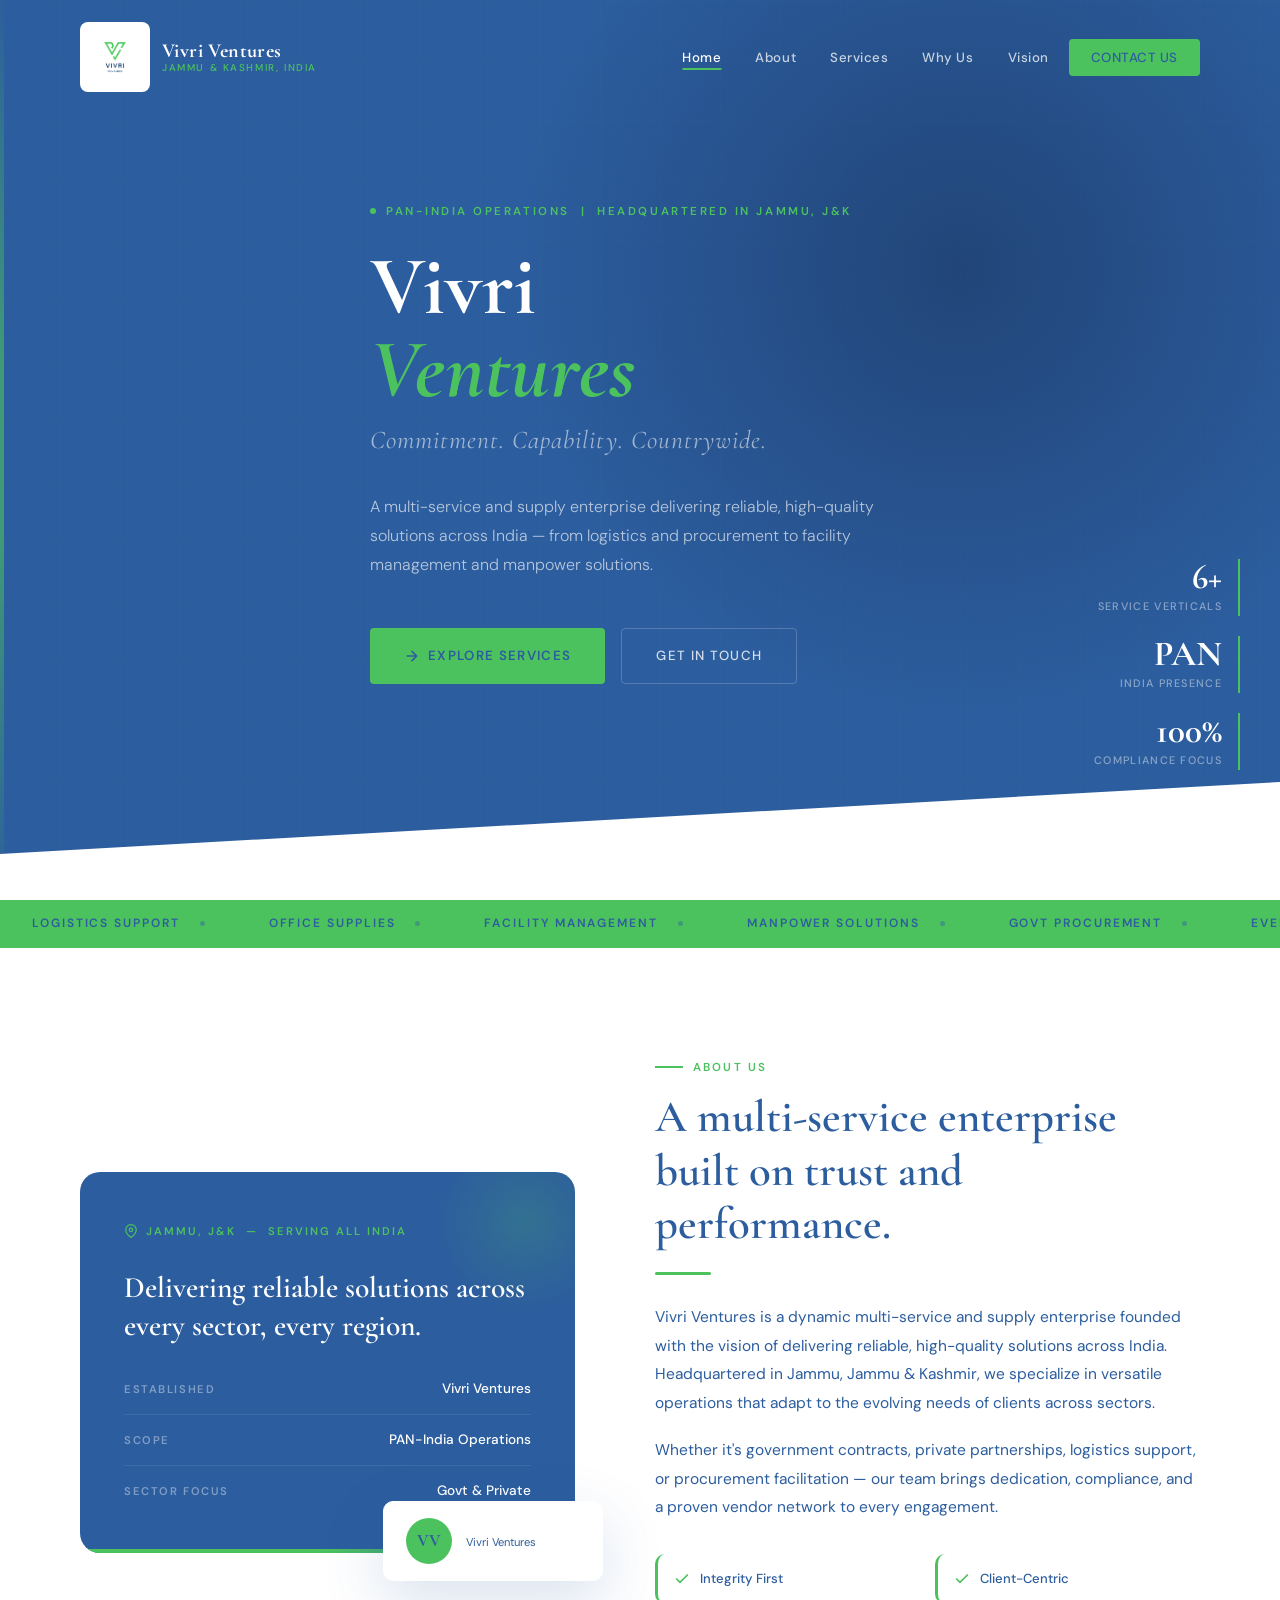
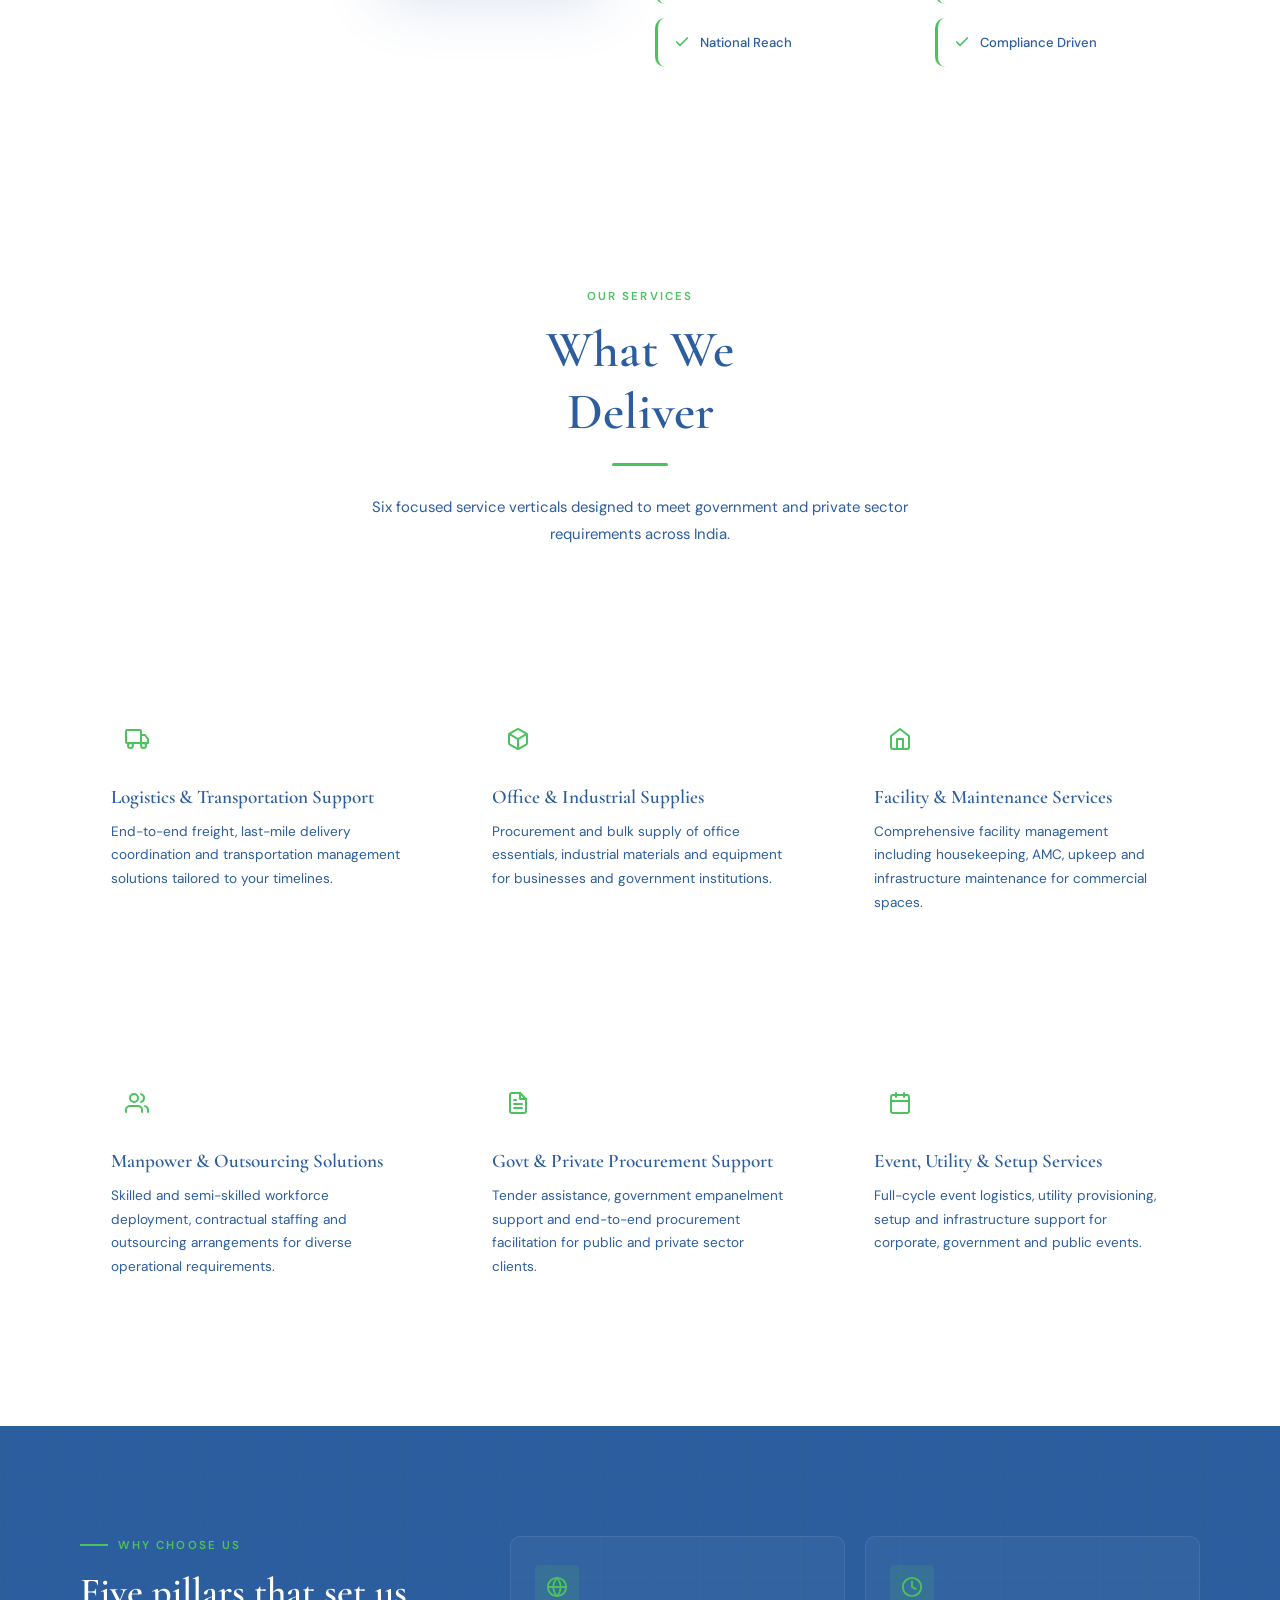
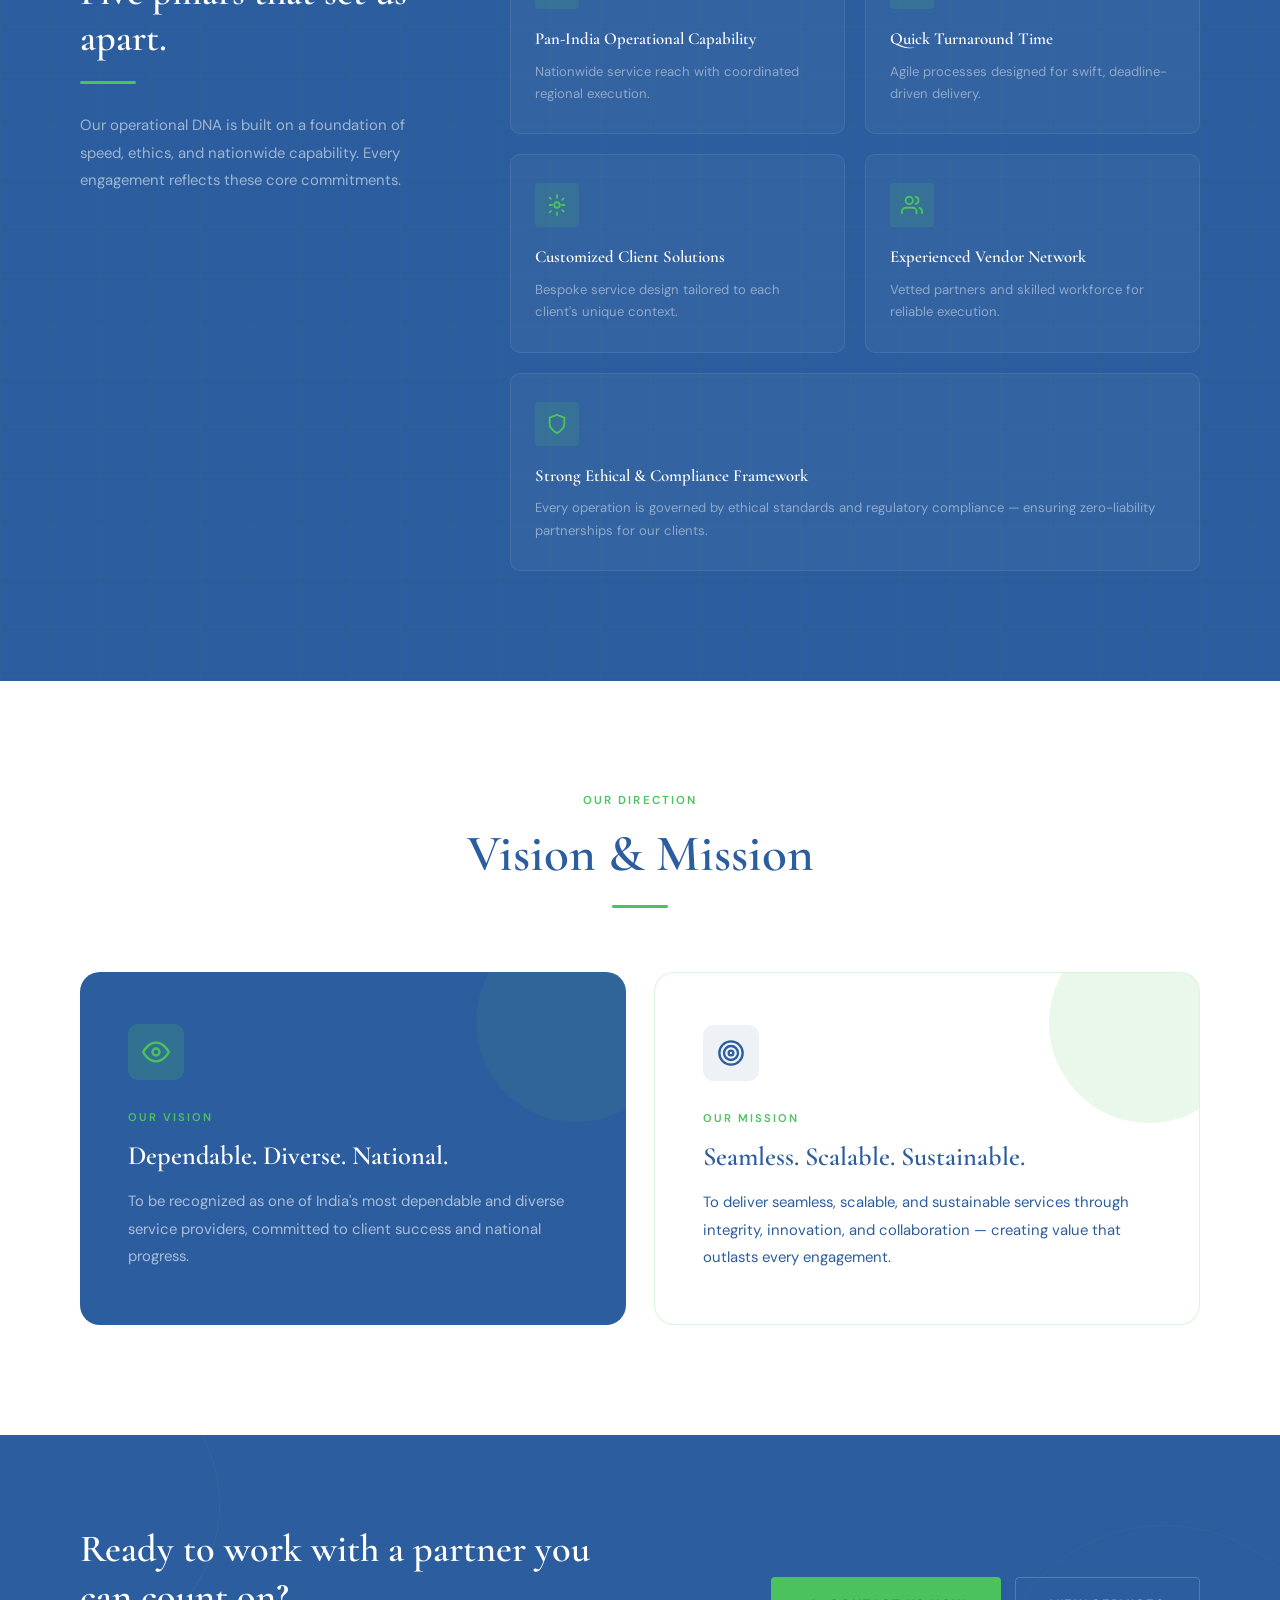
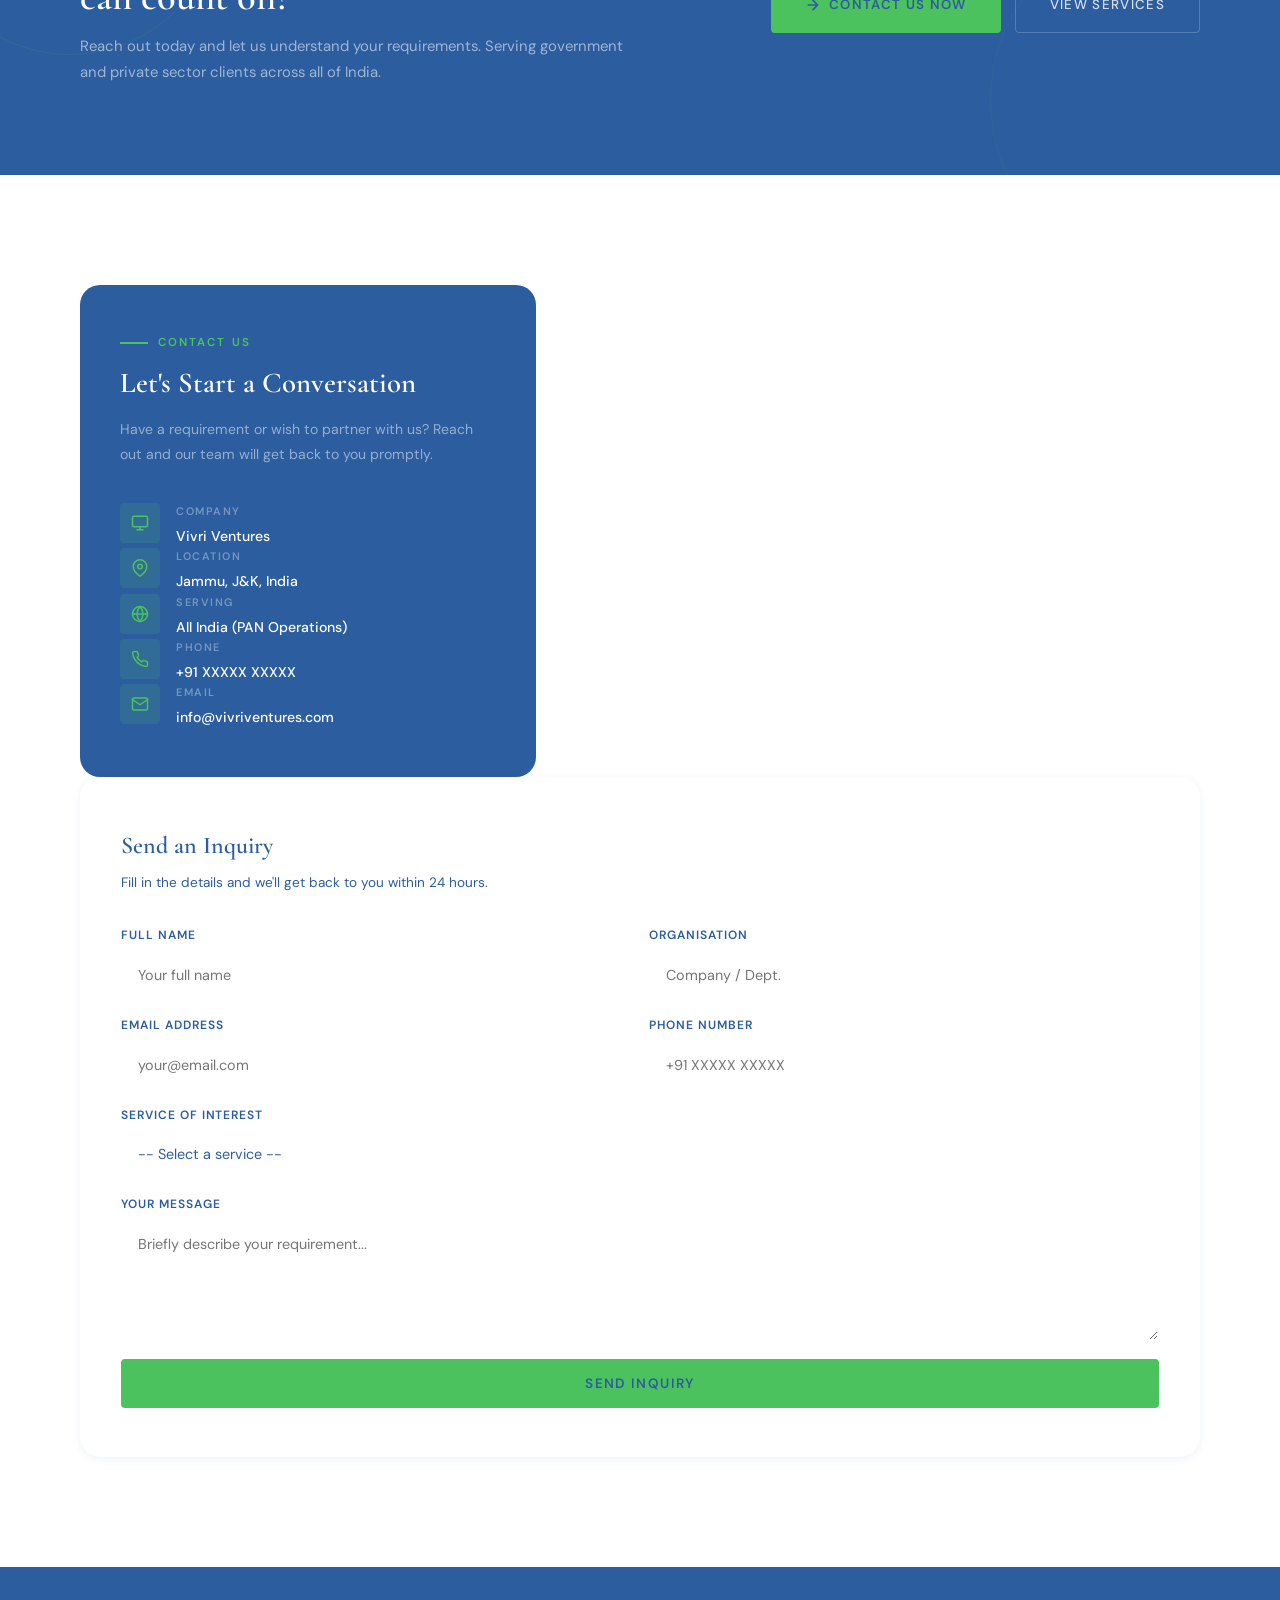
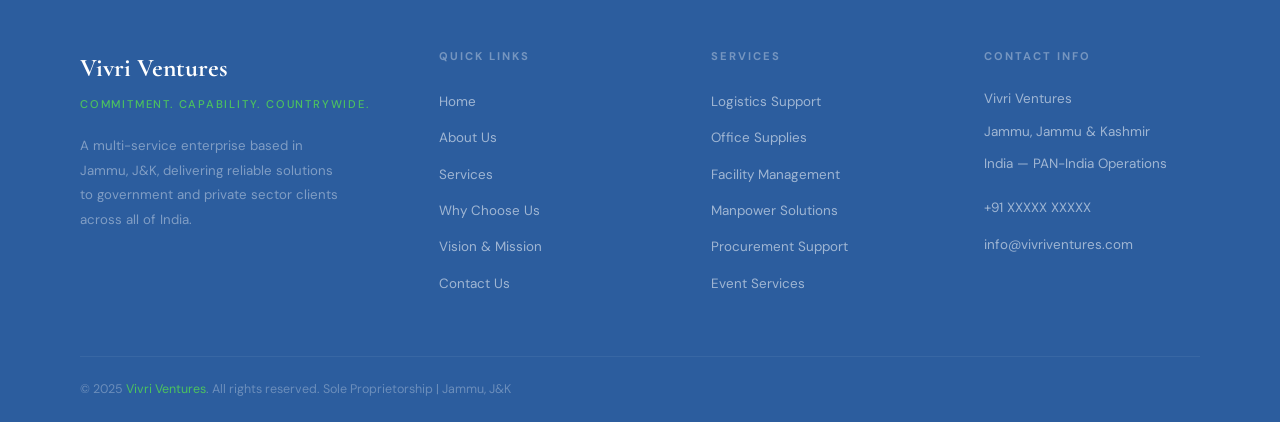
==== commit 92e08a96: "Rename vivri_updated_logo_site.html to index.html" ====
--- a/index.html
+++ b/index.html
@@ -1940,7 +1940,7 @@
               </div>
               <div>
                 <div class="contact-detail-key">Email</div>
-                <div class="contact-detail-val">info@vivriventures.in</div>
+                <div class="contact-detail-val">info@vivriventures.com</div>
               </div>
             </div>
           </div>
@@ -2060,7 +2060,7 @@
               <a href="tel:+91XXXXXXXXXX">+91 XXXXX XXXXX</a>
             </li>
             <li>
-              <a href="mailto:info@vivriventures.in">info@vivriventures.in</a>
+              <a href="mailto:info@vivriventures.com">info@vivriventures.com</a>
             </li>
           </ul>
         </div>
